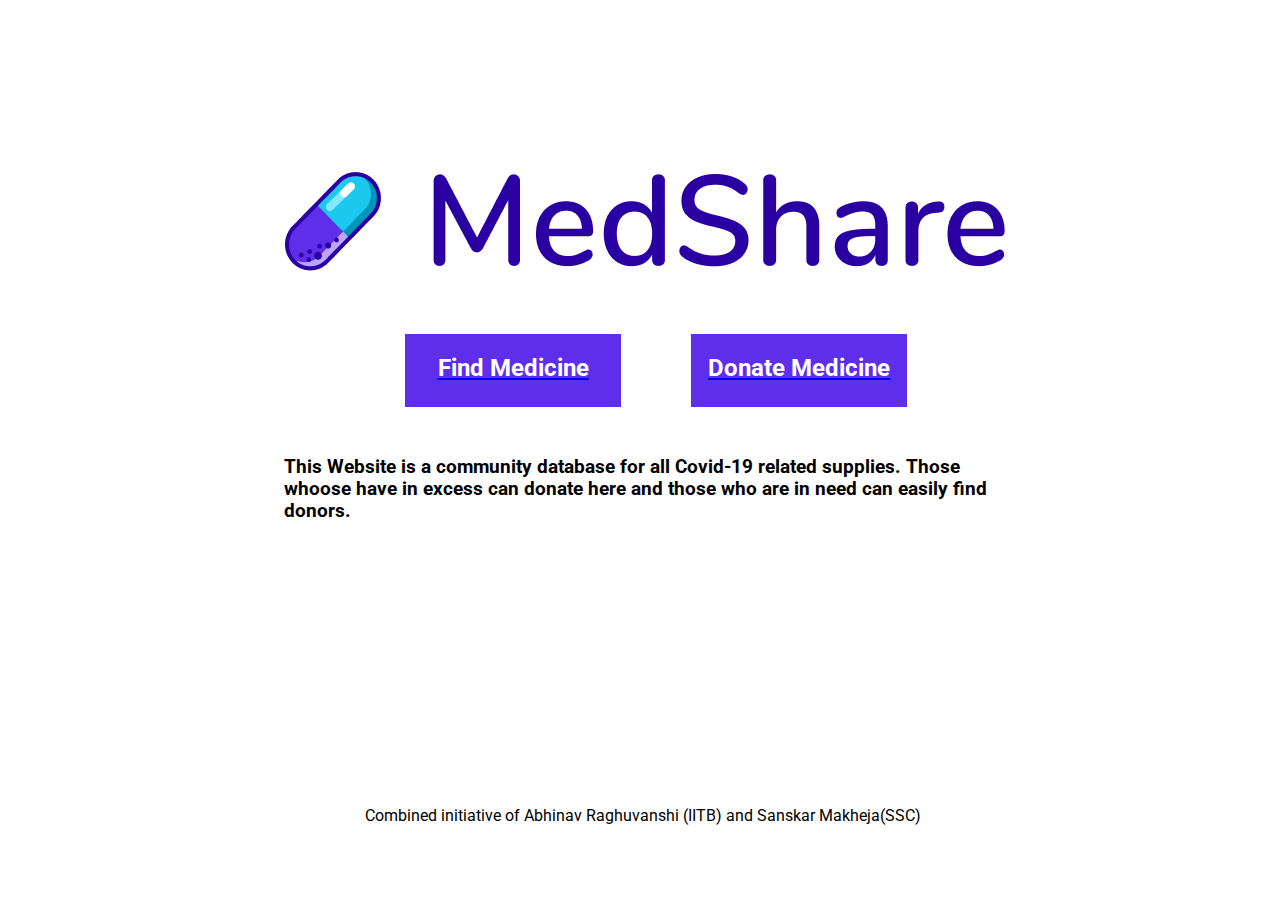
==== index.html @ ed4088e8 "Batch update" ====
<!doctype html><html class="" lang=""><head>
    <meta charset="UTF-8">
    <!-- generator meta tag -->
    <!-- leave this for stats and Silex version check -->
    <meta name="generator" content="Silex v2.2.12">
    <!-- End of generator meta tag -->
    <script type="text/javascript" src="js/jquery.js"></script>
    
    
    <script type="text/javascript" src="js/front-end.js"></script>
    <link rel="stylesheet" href="css/normalize.css">
    <link rel="stylesheet" href="css/front-end.css">

    
    <script type="text/javascript" class="silex-script"></script>
    
    <title> - index</title>
    

    
<link href="https://fonts.googleapis.com/css?family=Roboto" rel="stylesheet" class="silex-custom-font"><meta name="viewport" content="width=device-width, initial-scale=1"><script src="js/script.js" type="text/javascript"></script><link href="css/styles.css" rel="stylesheet" type="text/css"><style>body { opacity: 0; transition: .25s opacity ease; }</style></head>

<body class="body-initial all-style enable-mobile prevent-resizable prevent-selectable editable-style silex-runtime silex-published" data-silex-type="container-element" style="" data-new-gr-c-s-loaded="14.1006.0" data-current-page="page-index">
    









    
    
    
















<section data-silex-type="container-element" class="container-element editable-style silex-id-1478366444112-1 section-element prevent-resizable" style="">
        <div data-silex-type="container-element" class="editable-style silex-element-content silex-id-1478366444112-0 container-element website-width" style=""><div data-silex-type="image-element" class="editable-style image-element silex-id-1618907803319-5 page-page-1 page-index paged-element hide-on-desktop paged-element-visible" style=""><img src="assets/Group%20995.png"></div></div>
    </section><section data-silex-type="container-element" class="container-element editable-style silex-id-1474394621033-3 section-element prevent-resizable" style="">
        <div data-silex-type="container-element" class="editable-style silex-element-content silex-id-1474394621032-2 container-element website-width selected" style=""><a href="find-medicine.html" data-silex-type="text-element" class="editable-style text-element silex-id-1618907889608-6 page-page-1 page-index paged-element paged-element-visible" style=""><div class="silex-element-content normal"><h2><b>Find Medicine</b></h2><span class="_wysihtml-temp-caret-fix" style="position: absolute; display: block; min-width: 1px; z-index: 99999;">﻿</span></div></a><a href="donate-medicine.html" data-silex-type="text-element" class="editable-style text-element silex-id-1618908178440-7 page-page-1 page-index paged-element paged-element-visible" style=""><div class="silex-element-content normal"><h2><b>Donate Medicine</b></h2></div></a><div data-silex-type="image-element" class="editable-style image-element silex-id-1618910316298-0 page-index paged-element hide-on-mobile paged-element-visible" style=""><img src="assets/logi.png"></div><div data-silex-type="text-element" class="editable-style text-element silex-id-1618908223941-8 page-page-1 page-index paged-element paged-element-visible" style=""><div class="silex-element-content normal"><h3>

This Website is a community database for all Covid-19 related supplies. Those whoose have in excess can donate here and those who are in need can easily find donors.

</h3><span class="_wysihtml-temp-caret-fix" style="position: absolute; display: block; min-width: 1px; z-index: 99999;">﻿</span></div></div></div>
    </section><section data-silex-type="container-element" class="container-element editable-style silex-id-1478366450713-3 section-element prevent-resizable" style="">
        <div data-silex-type="container-element" class="editable-style silex-element-content silex-id-1478366450713-2 container-element website-width" style="">

            
        <div data-silex-type="text-element" class="editable-style text-element silex-id-1618908265243-9 page-page-1 page-index paged-element paged-element-visible" style=""><div class="silex-element-content normal"><p>



Combined initiative of Abhinav Raghuvanshi (IITB) and Sanskar Makheja(SSC)



</p></div></div></div>
    </section></body></html>
---- css/front-end.css ----
/**
 * This file holds the styles of websites while editing
 */

body {
  min-height: 100vh;
  min-width: 98vw; /* remove approx size of vertical scroll bar */
}

/* prevent-auto-z-index is to let the components handle their z-index */
.section-element > .silex-element-content > *:not(.prevent-auto-z-index):not(.fixed) {
  /* put the elements of a section on top of sections bellow */
  z-index: 10;
}
/* workaround a bug of the 2.11 version (front end) */
/* sections used to hava margin-top: -1; which can not be edited in the UI */
.editable-style.section-element {
  margin-top: 0;
}
/****************************************************/
.website-width {
  width: 960px;
}
.paged-element-hidden {
  display: none;
}
/* resize */
.editable-style.image-element img {
  border-radius: inherit; /* this is to follow the element's radius */
	width: 100%;
	height: 100%;
}
/*
 .image-element > .silex-element-content {
	overflow: hidden;
}
*/
.html-element .silex-element-content {
  /* enable HTML content to have style="min-height: inherit;" */
  /* removed because it makes components buggy, add it to silex if you need to
  position: absolute;
  min-height: inherit;
  width: 100%; /* needed by slideshow components and probably others */
  /*
  height: 100%; /* needed by slideshow kreview and probably others */
}
/* wysihtml text editor styles */
.wysiwyg-float-left {
  float: left;
  margin: 0 8px 8px 0;
}
.wysiwyg-float-right {
  float: right;
  margin: 0 0 8px 8px;
}
/* Remove dots surrounding links in Firefox
    because of normalize.css */
a:focus{ outline: none;}

body .editable-style[data-silex-href] {
  cursor: pointer;
}
body.enable-mobile .editable-style.hide-on-desktop {
  display: none;
}
/* only outside the editor */
/* needs to be more qualified than body.enable-mobile .editable-style:not(.prevent-mobile-style) */
body.silex-runtime.body-initial .fixed {
  position: absolute;
  z-index: 20;
}
/* Mobile styles */
@media (max-width:480px) {
  /* needs to be more qualified than body.enable-mobile .editable-style:not(.prevent-mobile-style) */
  body.silex-runtime.body-initial .fixed {
    /* on mobile (chrome, this is needed to be on top of other content) */
    position: relative;
  }

  /* hide horizontal scroll bar which appears because of residual values in css
  html {
    overflow-x: hidden;
  }
  */
  body {
    position: initial; /* used to be absolute but now only in editor (editable.css), when position is absolute the body has the size of its content */
  }
  /* mobile mode */
  body.enable-mobile .editable-style:not(.prevent-mobile-style),
  body.enable-mobile .background.background-initial {
    position: static;
    top: auto;
    left: auto;
    max-width: 100%;
    min-width: auto; /* this is to remove sections min-width, since section min-width is set to the witdh of its content in Element::setStyle() */
    margin-left: auto;
    margin-right: auto;
  }
  body.enable-mobile .editable-style.container-element {
    padding: 10px; /* leave space between a container and its content */
  }
  body.enable-mobile .editable-style.section-element {
    padding: 0;
  }
  body.enable-mobile .editable-style.section-element > .silex-element-content {
    padding: 10px 0; /* leave space between a container and its content */
  }
  body.enable-mobile.silex-resizing .editable-style:not(.prevent-mobile-style) {
    max-width: unset; /* while dragging let the user size the elements freely */
  }
  body.enable-mobile .image-element.editable-style:not(.prevent-mobile-style) {
    position: relative;
  }
  body.enable-mobile .editable-style.section-element {
    max-width: 100%; /* section bg should be 100% width because user do not need to grab the side and resize */
    padding: 0;
    margin: 0;
  }
  body.enable-mobile .container-element:not(.paged-element-hidden) {
    display: flex;
    align-items: center;
    justify-content: space-around;
    flex-wrap: wrap;
  }
  /* but still hide paged elements or desktop only elements */
  body.enable-mobile .editable-style.hide-on-mobile {
    display: none;
  }
  body.enable-mobile .editable-style.hide-on-desktop:not(.paged-element-hidden) {
    display: initial;
  }
  body.silex-runtime.enable-mobile .background.background-initial {
    max-width: 100%;
  }
}

/* only outside the editor */
/* needs to be more qualified than body.enable-mobile .editable-style:not(.prevent-mobile-style) */
body.silex-runtime.body-initial .fixed {
  position: absolute;
  z-index: 20;
}
/* Mobile styles */
@media (max-width:480px) {
  /* needs to be more qualified than body.enable-mobile .editable-style:not(.prevent-mobile-style) */
  body.silex-runtime.body-initial .fixed {
    /* on mobile (chrome, this is needed to be on top of other content) */
    position: relative;
  }
}

/**
 * prodotype components
 */
.silex-element-content-full-height .silex-element-content {
  height: 100%;
}
silex-template,
.prodotype-preview {
  display: none;
}
.prodotype-runtime,
.prodotype-runtime-strict {
  display: none;
}
.prodotype-published {
  display: none;
}
body.silex-editor .prodotype-preview {
  display: block;
}
body.silex-runtime .prodotype-runtime,
body.silex-runtime .prodotype-runtime-strict {
  display: block;
}
body.silex-published .prodotype-published {
  display: block;
}
body.silex-publish .prodotype-runtime-strict {
  display: none;
}
.prodotype-force-size {
  position: absolute;
  width: 100%;
  height: 100%;
}
.silex-component-button button {
  width: 100%;
}
/* full-width component*/
div.editable-style.full-width-section {
  min-height: 100px;
}

div.editable-style.full-width-section>.editable-style {
  position: static;
  min-width: 100%;
}

div.editable-style.full-width-section>.editable-style.silex-element-content {
  display: none;
}
---- css/styles.css ----
.body-initial {background-color: rgba(255,255,255,1); position: static;}.silex-id-1478366444112-1 {background-color: transparent; position: static; margin-top: -1px;}.silex-id-1478366444112-0 {background-color: transparent; min-height: 168px; position: relative; margin-left: auto; margin-right: auto;}.silex-id-1474394621033-3 {position: static; margin-top: -1px;}.silex-id-1474394621032-2 {background-color: transparent; min-height: 600px; position: relative; margin-left: auto; margin-right: auto;}.silex-id-1478366450713-3 {background-color: transparent; position: static; margin-top: -1px;}.silex-id-1478366450713-2 {background-color: transparent; min-height: 100px; position: relative; margin-left: auto; margin-right: auto;}.silex-id-1618907803319-5 {width: 473px; height: 65px; position: absolute; top: 30.333337783813477px; left: 339.0000305175781px;}.silex-id-1618907889608-6 {width: 216px; min-height: 73px; position: absolute; top: 166px; left: 365.6672668457031px; background-color: rgba(95,46,234,1);}.silex-id-1618908178440-7 {width: 216px; min-height: 73px; position: absolute; top: 166px; left: 651.6672973632812px; background-color: rgba(95,46,234,1);}.silex-id-1618908223941-8 {width: 732px; min-height: 105px; position: absolute; top: 269px; left: 244.66726684570312px;}.silex-id-1618908265243-9 {width: 640px; min-height: 88px; position: absolute; top: 21.97918701171875px; left: 283px;}.silex-id-1618908497702-10 {width: 298px; height: 40px; position: absolute; top: 54.895835876464844px; left: 35.64585876464844px;}.silex-id-1618908529108-11 {width: 564px; min-height: 181px; position: absolute; top: 10px; left: 35.33332824707031px;}.silex-id-1618908741713-12 {width: 216px; min-height: 73px; position: absolute; top: 41.3125px; left: 945px; background-color: rgba(95,46,234,1);}.silex-id-1618908774577-14 {width: 1151px; min-height: 1446px; background-color: rgb(255, 255, 255); position: absolute; top: 111px; left: 22px;}.silex-id-1618909107806-23 {width: 298px; height: 40px; position: absolute; top: 59.666664123535156px; left: 23.666656494140625px;}.silex-id-1618909107806-24 {width: 404px; min-height: 75px; position: absolute; top: 41px; left: 757px; background-color: rgba(95,46,234,1);}.silex-id-1618909265559-27 {width: 1204px; min-height: 635.3333129882812px; background-color: rgb(255, 255, 255); position: absolute; top: -4px; left: -1px;}.silex-id-1618909391760-28 {width: 298px; height: 40px; position: absolute; top: 54.33333206176758px; left: 42.666656494140625px;}.silex-id-1618909435217-30 {width: 1199px; min-height: 574.875px; background-color: rgb(255, 255, 255); position: absolute; top: -1px; left: -1px;}.silex-id-1618909489594-31 {width: 298px; height: 40px; position: absolute; top: 58.64583206176758px; left: 41.979156494140625px;}.silex-id-1618909489595-32 {width: 564px; min-height: 87px; position: absolute; top: 36px; left: 568px;}.silex-id-1618909525147-35 {width: 1133px; min-height: 1446px; background-color: rgb(255, 255, 255); position: absolute; top: -1px; left: 33px;}.silex-id-1618910316298-0 {width: 720px; height: 99px; position: absolute; top: 4.000020384788513px; left: 245.00015258789062px;}@media only screen and (max-width: 480px) {.silex-id-1618907803319-5 {height: 44px; top: -59px; left: 1px; width: 331px;}.silex-id-1618907889608-6 {min-height: 73px; top: -351px; left: -149px; width: 216px;}.silex-id-1618908178440-7 {min-height: 73px; top: -350px; left: 143.33333337306976px; width: 216px;}.silex-id-1618908223941-8 {min-height: 128px; top: -122px; left: 5px; width: 389px;}.silex-id-1618908265243-9 {min-height: 69.33333587646484px; top: 0px; left: 0px; width: 433px;}.silex-id-1618908497702-10 {height: 25px; top: 7px; left: -280px; width: 191px;}.silex-id-1618908529108-11 {min-height: 160px; top: -1490.3333740234375px; left: 3px; width: 418px;}.silex-id-1618908741713-12 {min-height: 73px; top: 10px; left: 236.33333337306976px; width: 216px;}.silex-id-1618909107806-23 {height: 25.625px; top: 0px; left: 0px; width: 191px;}.silex-id-1618909107806-24 {min-height: 73px; top: 38px; left: 0px; width: 216px;}.silex-id-1618909391760-28 {height: 25.625px; top: 0px; left: 0px; width: 191px;}.silex-id-1618909489594-31 {height: 25px; top: 7px; left: -280px; width: 191px;}.silex-id-1618909489595-32 {min-height: 107.41667175292969px; top: 0px; left: 0px; width: 418px;}}
.website-width {width: 1201px;}@media (min-width: 481px) {.silex-editor {min-width: 1401px;}}
h1 {font-family: 'Roboto', sans-serif; font-weight: normal; color: #ffffff;}h2 {color: #ffffff;}h3 {text-align: left;}.text-element > .silex-element-content {font-family: 'Roboto', sans-serif; font-weight: 400; color: ffffff; text-align: center;}body.silex-runtime {opacity: 1;}
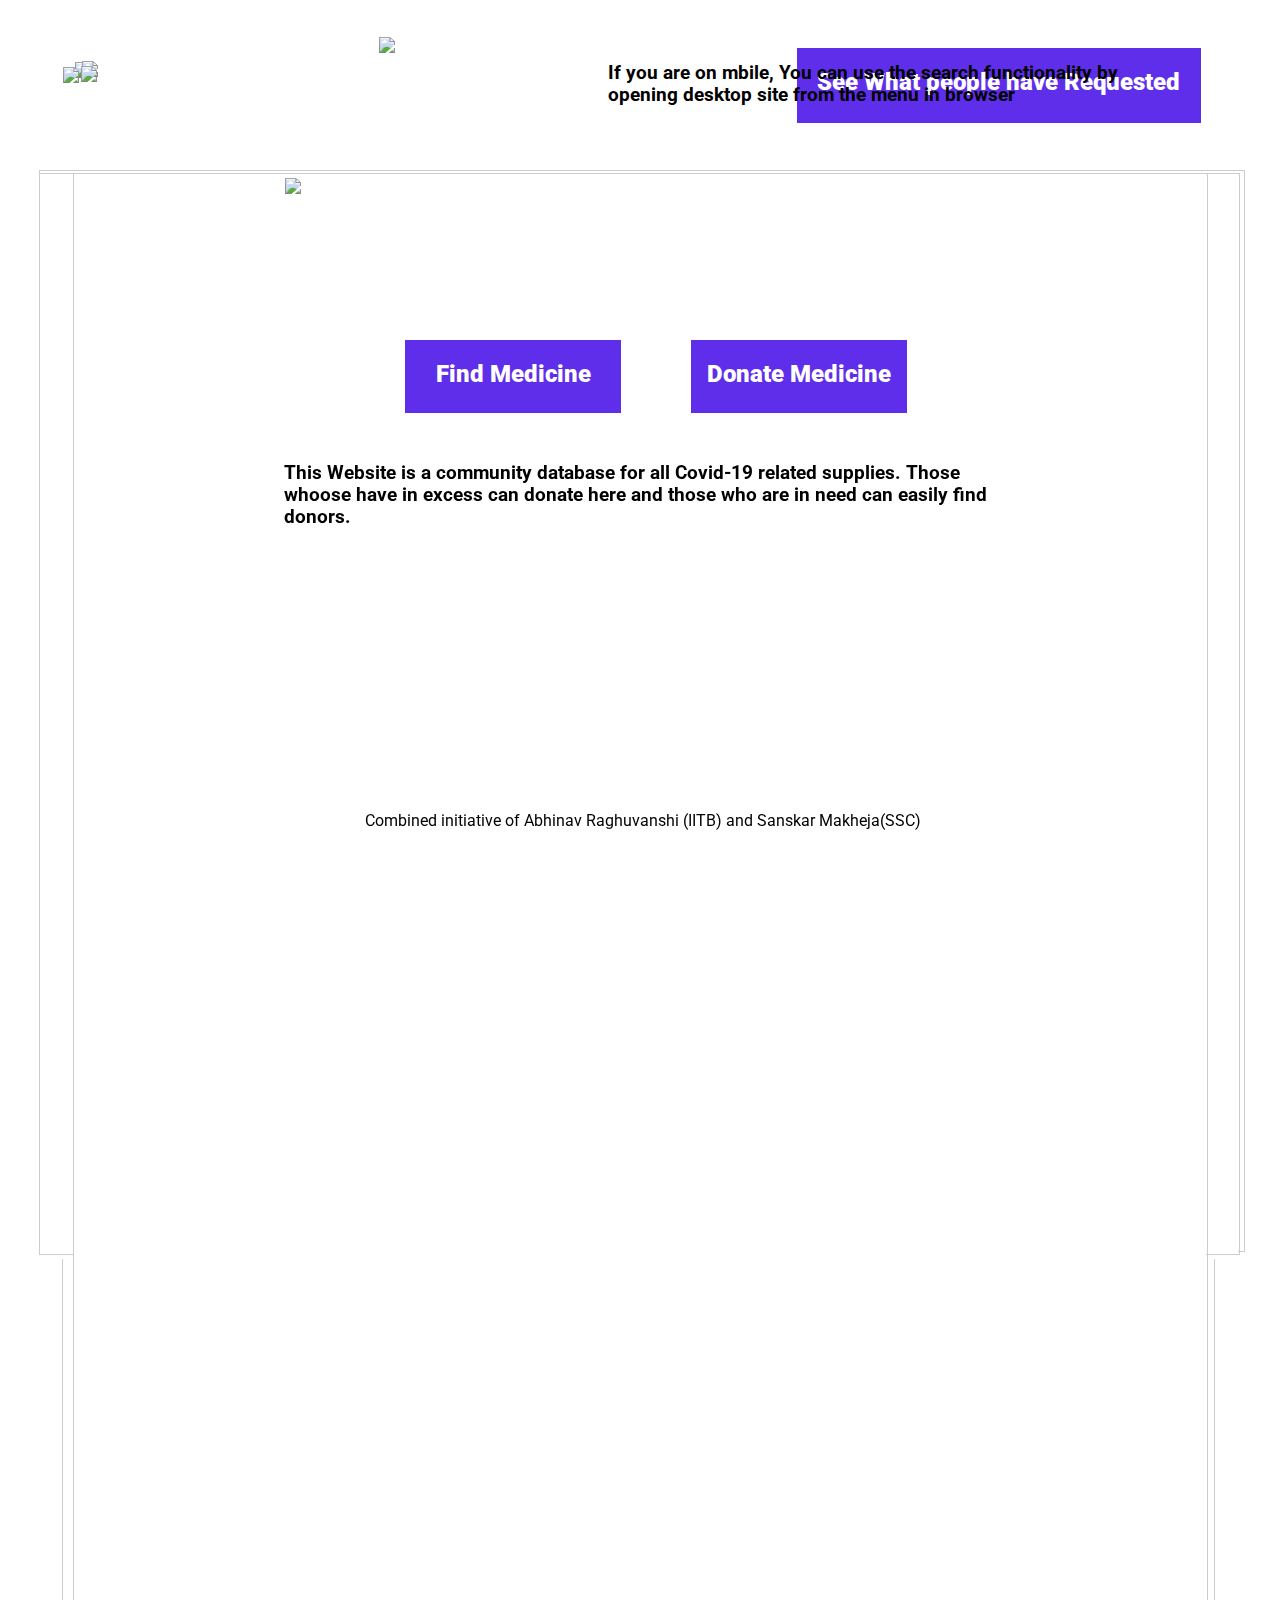
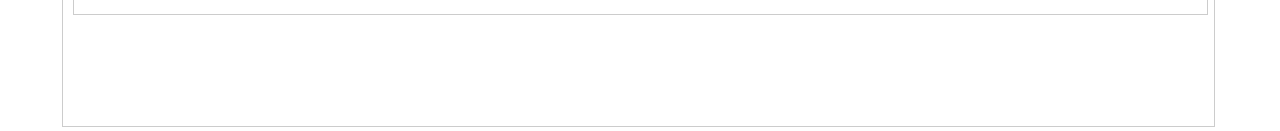
==== commit 8eb11be6: "Batch update" ====
--- a/index.html
+++ b/index.html
@@ -1,26 +1,28 @@
-<!doctype html><html class="" lang=""><head>
+<!DOCTYPE html><html class="" lang=""><head><script type="text/javascript" class="silex-json-styles" data-silex-static="">
+    window.silex = window.silex || {}
+    window.silex.data = {"site":{"width":1201},"pages":[{"id":"page-index","displayName":"index","link":{"linkType":"LinkTypePage","href":"#!page-index"},"canDelete":true,"canProperties":true,"canMove":true,"canRename":true,"opened":false},{"id":"page-find-medicine","displayName":"Find Medicine","link":{"linkType":"LinkTypePage","href":"#!page-find-medicine"},"canDelete":true,"canRename":true,"canMove":true,"canProperties":true,"opened":false},{"id":"page-donate-medicine","displayName":"Donate Medicine","link":{"linkType":"LinkTypePage","href":"#!page-donate-medicine"},"canDelete":true,"canRename":true,"canMove":true,"canProperties":true,"opened":false},{"id":"page-request-fom","displayName":"Request Fom","link":{"linkType":"LinkTypePage","href":"#!page-request-fom"},"canDelete":true,"canRename":true,"canMove":true,"canProperties":true,"opened":false},{"id":"page-request-list","displayName":"Request List","link":{"linkType":"LinkTypePage","href":"#!page-request-list"},"canDelete":true,"canRename":true,"canMove":true,"canProperties":true,"opened":false}]}</script>
     <meta charset="UTF-8">
     <!-- generator meta tag -->
     <!-- leave this for stats and Silex version check -->
     <meta name="generator" content="Silex v2.2.12">
     <!-- End of generator meta tag -->
-    <script type="text/javascript" src="js/jquery.js"></script>
-    
-    
-    <script type="text/javascript" src="js/front-end.js"></script>
-    <link rel="stylesheet" href="css/normalize.css">
-    <link rel="stylesheet" href="css/front-end.css">
+    <script type="text/javascript" src="https://editor.silex.me/static/2.11/jquery.js" data-silex-static=""></script>
+    <script type="text/javascript" src="https://editor.silex.me/static/2.11/jquery-ui.js" data-silex-static="" data-silex-remove-publish=""></script>
+    <script type="text/javascript" src="https://editor.silex.me/static/2.11/pageable.js" data-silex-static="" data-silex-remove-publish=""></script>
+    <script type="text/javascript" src="https://editor.silex.me/static/2.11/front-end.js" data-silex-static=""></script>
+    <link rel="stylesheet" href="https://editor.silex.me/static/2.11/normalize.css" data-silex-static="">
+    <link rel="stylesheet" href="https://editor.silex.me/static/2.11/front-end.css" data-silex-static="">
 
-    
+    <style type="text/css" class="silex-style"></style>
     <script type="text/javascript" class="silex-script"></script>
-    
-    <title> - index</title>
+    <style class="silex-inline-styles" type="text/css">.body-initial {background-color: rgba(255,255,255,1); position: static;}.silex-id-1478366444112-1 {background-color: transparent; position: static; margin-top: -1px;}.silex-id-1478366444112-0 {background-color: transparent; min-height: 168px; position: relative; margin-left: auto; margin-right: auto;}.silex-id-1474394621033-3 {position: static; margin-top: -1px;}.silex-id-1474394621032-2 {background-color: transparent; min-height: 600px; position: relative; margin-left: auto; margin-right: auto;}.silex-id-1478366450713-3 {background-color: transparent; position: static; margin-top: -1px;}.silex-id-1478366450713-2 {background-color: transparent; min-height: 100px; position: relative; margin-left: auto; margin-right: auto;}.silex-id-1618907803319-5 {width: 473px; height: 65px; position: absolute; top: 30.333337783813477px; left: 339.0000305175781px;}.silex-id-1618907889608-6 {width: 216px; min-height: 73px; position: absolute; top: 166px; left: 365.6672668457031px; background-color: rgba(95,46,234,1);}.silex-id-1618908178440-7 {width: 216px; min-height: 73px; position: absolute; top: 166px; left: 651.6672973632812px; background-color: rgba(95,46,234,1);}.silex-id-1618908223941-8 {width: 732px; min-height: 105px; position: absolute; top: 269px; left: 244.66726684570312px;}.silex-id-1618908265243-9 {width: 640px; min-height: 88px; position: absolute; top: 21.97918701171875px; left: 283px;}.silex-id-1618908497702-10 {width: 298px; height: 40px; position: absolute; top: 54.895835876464844px; left: 35.64585876464844px;}.silex-id-1618908529108-11 {width: 564px; min-height: 181px; position: absolute; top: 10px; left: 35.33332824707031px;}.silex-id-1618908741713-12 {width: 216px; min-height: 73px; position: absolute; top: 41.3125px; left: 945px; background-color: rgba(95,46,234,1);}.silex-id-1618908774577-14 {width: 1151px; min-height: 1446px; background-color: rgb(255, 255, 255); position: absolute; top: 111px; left: 22px;}.silex-id-1618909107806-23 {width: 298px; height: 40px; position: absolute; top: 59.666664123535156px; left: 23.666656494140625px;}.silex-id-1618909107806-24 {width: 404px; min-height: 75px; position: absolute; top: 41px; left: 757px; background-color: rgba(95,46,234,1);}.silex-id-1618909265559-27 {width: 1204px; min-height: 635.3333129882812px; background-color: rgb(255, 255, 255); position: absolute; top: -4px; left: -1px;}.silex-id-1618909391760-28 {width: 298px; height: 40px; position: absolute; top: 54.33333206176758px; left: 42.666656494140625px;}.silex-id-1618909435217-30 {width: 1199px; min-height: 574.875px; background-color: rgb(255, 255, 255); position: absolute; top: -1px; left: -1px;}.silex-id-1618909489594-31 {width: 298px; height: 40px; position: absolute; top: 58.64583206176758px; left: 41.979156494140625px;}.silex-id-1618909489595-32 {width: 564px; min-height: 87px; position: absolute; top: 36px; left: 568px;}.silex-id-1618909525147-35 {width: 1133px; min-height: 1446px; background-color: rgb(255, 255, 255); position: absolute; top: -1px; left: 33px;}.silex-id-1618910316298-0 {width: 720px; height: 99px; position: absolute; top: 4.000020384788513px; left: 245.00015258789062px;}@media only screen and (max-width: 480px) {.silex-id-1618907803319-5 {height: 44px; top: -59px; left: 1px; width: 331px;}.silex-id-1618907889608-6 {min-height: 73px; top: -351px; left: -149px; width: 216px;}.silex-id-1618908178440-7 {min-height: 73px; top: -350px; left: 143.33333337306976px; width: 216px;}.silex-id-1618908223941-8 {min-height: 128px; top: -122px; left: 5px; width: 389px;}.silex-id-1618908265243-9 {min-height: 69.33333587646484px; top: 0px; left: 0px; width: 433px;}.silex-id-1618908497702-10 {height: 25px; top: 7px; left: -280px; width: 191px;}.silex-id-1618908529108-11 {min-height: 119px; top: -1508.6666259765625px; left: 18px; width: 418px;}.silex-id-1618908741713-12 {min-height: 73px; top: 10px; left: 236.33333337306976px; width: 216px;}.silex-id-1618909107806-23 {height: 25.625px; top: 0px; left: 0px; width: 191px;}.silex-id-1618909107806-24 {min-height: 73px; top: 38px; left: 0px; width: 216px;}.silex-id-1618909391760-28 {height: 25.625px; top: 0px; left: 0px; width: 191px;}.silex-id-1618909489594-31 {height: 25px; top: 7px; left: -280px; width: 191px;}.silex-id-1618909489595-32 {min-height: 107.41667175292969px; top: 0px; left: 0px; width: 418px;}}</style>
+    <title></title>
     
 
     
-<link href="https://fonts.googleapis.com/css?family=Roboto" rel="stylesheet" class="silex-custom-font"><meta name="viewport" content="width=device-width, initial-scale=1"><script src="js/script.js" type="text/javascript"></script><link href="css/styles.css" rel="stylesheet" type="text/css"><style>body { opacity: 0; transition: .25s opacity ease; }</style></head>
+<link href="https://fonts.googleapis.com/css?family=Roboto" rel="stylesheet" class="silex-custom-font"><meta name="viewport" content="width=device-width, initial-scale=1"><style type="text/css" class="silex-style-settings">.website-width {width: 1201px;}@media (min-width: 481px) {.silex-editor {min-width: 1401px;}}</style><style class="silex-prodotype-style" type="text/css" data-style-id="all-style">h1 {font-family: 'Roboto', sans-serif; font-weight: normal; color: #ffffff;}h2 {color: #ffffff;}h3 {text-align: left;}.text-element > .silex-element-content {font-family: 'Roboto', sans-serif; font-weight: 400; color: ffffff; text-align: center;}</style></head>
 
-<body class="body-initial all-style enable-mobile prevent-resizable prevent-selectable editable-style silex-runtime silex-published" data-silex-type="container-element" style="" data-new-gr-c-s-loaded="14.1006.0" data-current-page="page-index">
+<body data-silex-id="body-initial" class="body-initial all-style enable-mobile prevent-resizable prevent-selectable editable-style silex-runtime" data-silex-type="container-element" style="" data-new-gr-c-s-loaded="14.1006.0">
     
 
 
@@ -50,19 +52,19 @@
 
 
 
-<section data-silex-type="container-element" class="container-element editable-style silex-id-1478366444112-1 section-element prevent-resizable" style="">
-        <div data-silex-type="container-element" class="editable-style silex-element-content silex-id-1478366444112-0 container-element website-width" style=""><div data-silex-type="image-element" class="editable-style image-element silex-id-1618907803319-5 page-page-1 page-index paged-element hide-on-desktop paged-element-visible" style=""><img src="assets/Group%20995.png"></div></div>
-    </section><section data-silex-type="container-element" class="container-element editable-style silex-id-1474394621033-3 section-element prevent-resizable" style="">
-        <div data-silex-type="container-element" class="editable-style silex-element-content silex-id-1474394621032-2 container-element website-width selected" style=""><a href="find-medicine.html" data-silex-type="text-element" class="editable-style text-element silex-id-1618907889608-6 page-page-1 page-index paged-element paged-element-visible" style=""><div class="silex-element-content normal"><h2><b>Find Medicine</b></h2><span class="_wysihtml-temp-caret-fix" style="position: absolute; display: block; min-width: 1px; z-index: 99999;">﻿</span></div></a><a href="donate-medicine.html" data-silex-type="text-element" class="editable-style text-element silex-id-1618908178440-7 page-page-1 page-index paged-element paged-element-visible" style=""><div class="silex-element-content normal"><h2><b>Donate Medicine</b></h2></div></a><div data-silex-type="image-element" class="editable-style image-element silex-id-1618910316298-0 page-index paged-element hide-on-mobile paged-element-visible" style=""><img src="assets/logi.png"></div><div data-silex-type="text-element" class="editable-style text-element silex-id-1618908223941-8 page-page-1 page-index paged-element paged-element-visible" style=""><div class="silex-element-content normal"><h3>
+<section data-silex-type="container-element" class="container-element editable-style silex-id-1478366444112-1 section-element prevent-resizable" data-silex-id="silex-id-1478366444112-1" style="">
+        <div data-silex-type="container-element" class="editable-style silex-element-content silex-id-1478366444112-0 container-element website-width" data-silex-id="silex-id-1478366444112-0" style=""><div data-silex-type="image-element" class="editable-style image-element silex-id-1618907803319-5 page-page-1 page-index paged-element hide-on-desktop" data-silex-id="silex-id-1618907803319-5" style=""><img src="../Images/Group%20995.png"></div><div data-silex-type="image-element" class="editable-style image-element silex-id-1618908497702-10 page-find-medicine paged-element" data-silex-id="silex-id-1618908497702-10" style="" data-silex-href="#!page-index"><img src="../Images/Group%20995.png"></div><div data-silex-type="text-element" class="editable-style text-element silex-id-1618908741713-12 page-find-medicine paged-element" data-silex-id="silex-id-1618908741713-12" style="" data-silex-href="#!page-request-fom"><div class="silex-element-content normal"><h2><b>Request medicine</b></h2></div></div><div data-silex-type="image-element" class="editable-style image-element silex-id-1618909107806-23 page-donate-medicine paged-element" data-silex-id="silex-id-1618909107806-23" style="" data-silex-href="#!page-index"><img src="../Images/Group%20995.png"></div><div data-silex-type="text-element" class="editable-style text-element silex-id-1618909107806-24 page-donate-medicine paged-element" data-silex-id="silex-id-1618909107806-24" style="" data-silex-href="#!page-request-list"><div class="silex-element-content normal"><h2><b>See What people have Requested</b></h2></div></div><div data-silex-type="image-element" class="editable-style image-element silex-id-1618909391760-28 page-request-fom paged-element" data-silex-id="silex-id-1618909391760-28" style="" data-silex-href="#!page-index"><img src="../Images/Group%20995.png"></div><div data-silex-type="text-element" class="editable-style text-element silex-id-1618909489595-32 page-request-list paged-element" data-silex-id="silex-id-1618909489595-32" style=""><div class="silex-element-content normal"> <h3>If you are on mbile, You can use the search functionality by opening desktop site from the menu in browser</h3></div></div><div data-silex-type="image-element" class="editable-style image-element silex-id-1618909489594-31 page-request-list paged-element" data-silex-id="silex-id-1618909489594-31" style="" data-silex-href="#!page-index"><img src="../Images/Group%20995.png"></div></div>
+    </section><section data-silex-type="container-element" class="container-element editable-style silex-id-1474394621033-3 section-element prevent-resizable" data-silex-id="silex-id-1474394621033-3" style="">
+        <div data-silex-type="container-element" class="editable-style silex-element-content silex-id-1474394621032-2 container-element website-width selected" data-silex-id="silex-id-1474394621032-2" style=""><div data-silex-type="text-element" class="editable-style text-element silex-id-1618908529108-11 page-find-medicine paged-element" data-silex-id="silex-id-1618908529108-11" style=""><div class="silex-element-content normal"> <h3>If you are on mobile, You can use the search functionality by opening desktop site from the menu in browser</h3></div></div><div data-silex-type="html-element" class="editable-style html-element silex-id-1618908774577-14 page-find-medicine paged-element" data-silex-id="silex-id-1618908774577-14" style=""><div class="silex-element-content"><iframe class="airtable-embed" src="https://airtable.com/embed/shrcwLIbrCVjjUBbn?backgroundColor=yellow&amp;viewControls=on" frameborder="0" onmousewheel="" width="100%" height="1440" style="background: transparent; border: 1px solid #ccc;"></iframe></div></div><div data-silex-type="html-element" class="editable-style html-element silex-id-1618909265559-27 page-donate-medicine paged-element" data-silex-id="silex-id-1618909265559-27" style=""><div class="silex-element-content"><iframe class="airtable-embed" src="https://airtable.com/embed/shrjKzO4qkUKfDqU2?backgroundColor=yellow" frameborder="0" onmousewheel="" width="100%" height="1080" style="background: transparent; border: 1px solid #ccc;"></iframe></div></div><div data-silex-type="html-element" class="editable-style html-element silex-id-1618909435217-30 page-request-fom paged-element" data-silex-id="silex-id-1618909435217-30" style=""><div class="silex-element-content"><iframe class="airtable-embed" src="https://airtable.com/embed/shrWrwLbZBvfNLIHV?backgroundColor=yellow" frameborder="0" onmousewheel="" width="100%" height="1080" style="background: transparent; border: 1px solid #ccc;"></iframe></div></div><div data-silex-type="html-element" class="editable-style html-element silex-id-1618909525147-35 page-request-list paged-element" data-silex-id="silex-id-1618909525147-35" style=""><div class="silex-element-content"><iframe class="airtable-embed" src="https://airtable.com/embed/shrw28VtHuksKtdrs?backgroundColor=yellow&amp;viewControls=on" frameborder="0" onmousewheel="" width="100%" height="1440" style="background: transparent; border: 1px solid #ccc;"></iframe></div></div><div data-silex-type="text-element" class="editable-style text-element silex-id-1618907889608-6 page-page-1 page-index paged-element page-link-active" data-silex-id="silex-id-1618907889608-6" style="" data-silex-href="#!page-find-medicine"><div class="silex-element-content normal"><h2><b>Find Medicine</b></h2><span class="_wysihtml-temp-caret-fix" style="position: absolute; display: block; min-width: 1px; z-index: 99999;">﻿</span></div></div><div data-silex-type="text-element" class="editable-style text-element silex-id-1618908178440-7 page-page-1 page-index paged-element" data-silex-id="silex-id-1618908178440-7" style="" data-silex-href="#!page-donate-medicine"><div class="silex-element-content normal"><h2><b>Donate Medicine</b></h2></div></div><div data-silex-type="image-element" class="editable-style image-element silex-id-1618910316298-0 page-index paged-element hide-on-mobile" data-silex-id="silex-id-1618910316298-0" style=""><img src="../Images/logi.png"></div><div data-silex-type="text-element" class="editable-style text-element silex-id-1618908223941-8 page-page-1 page-index paged-element" data-silex-id="silex-id-1618908223941-8" style=""><div class="silex-element-content normal"><h3>
 
 This Website is a community database for all Covid-19 related supplies. Those whoose have in excess can donate here and those who are in need can easily find donors.
 
 </h3><span class="_wysihtml-temp-caret-fix" style="position: absolute; display: block; min-width: 1px; z-index: 99999;">﻿</span></div></div></div>
-    </section><section data-silex-type="container-element" class="container-element editable-style silex-id-1478366450713-3 section-element prevent-resizable" style="">
-        <div data-silex-type="container-element" class="editable-style silex-element-content silex-id-1478366450713-2 container-element website-width" style="">
+    </section><section data-silex-type="container-element" class="container-element editable-style silex-id-1478366450713-3 section-element prevent-resizable" data-silex-id="silex-id-1478366450713-3" style="">
+        <div data-silex-type="container-element" class="editable-style silex-element-content silex-id-1478366450713-2 container-element website-width" data-silex-id="silex-id-1478366450713-2" style="">
 
             
-        <div data-silex-type="text-element" class="editable-style text-element silex-id-1618908265243-9 page-page-1 page-index paged-element paged-element-visible" style=""><div class="silex-element-content normal"><p>
+        <div data-silex-type="text-element" class="editable-style text-element silex-id-1618908265243-9 page-page-1 page-index paged-element" data-silex-id="silex-id-1618908265243-9" style=""><div class="silex-element-content normal"><p>
 
 
 
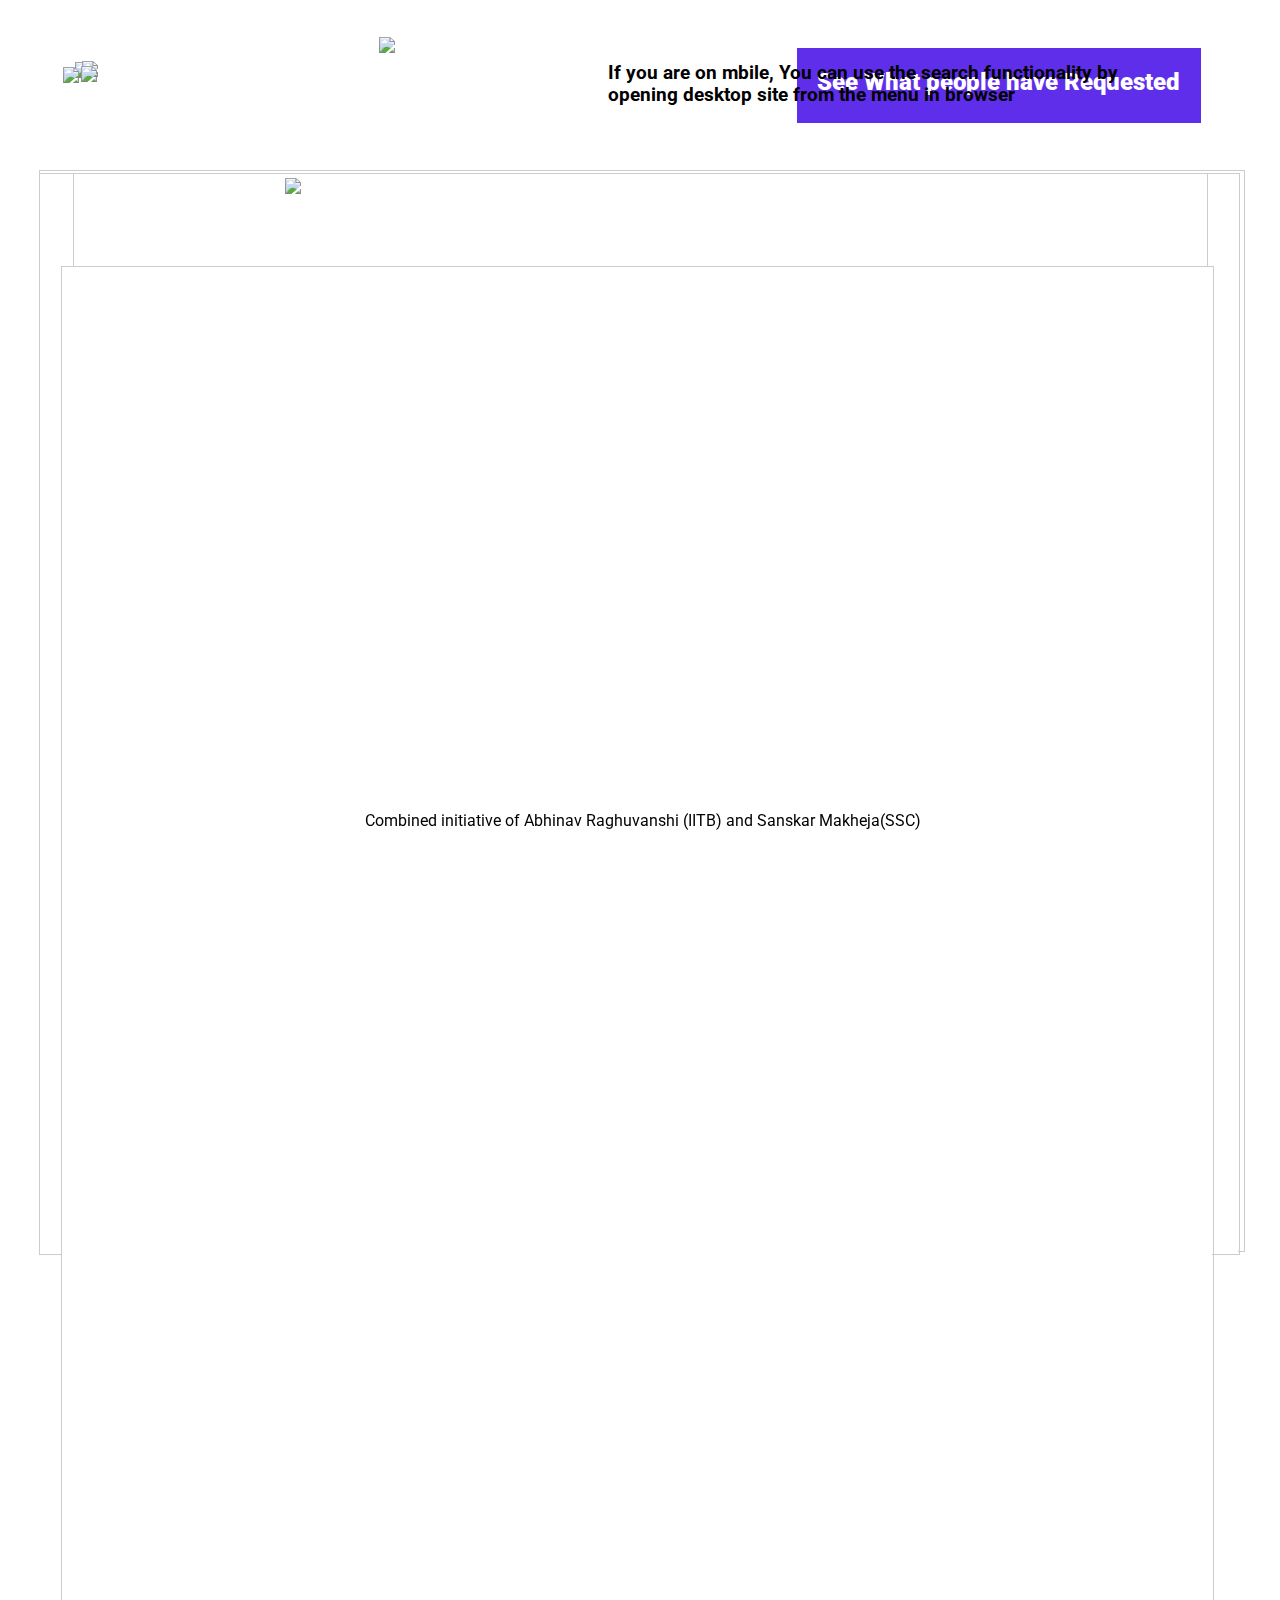
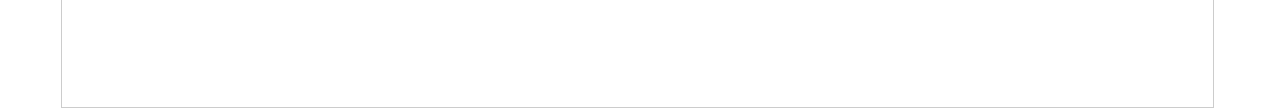
==== commit 19317d8f: "Batch update" ====
--- a/index.html
+++ b/index.html
@@ -15,7 +15,7 @@
 
     <style type="text/css" class="silex-style"></style>
     <script type="text/javascript" class="silex-script"></script>
-    <style class="silex-inline-styles" type="text/css">.body-initial {background-color: rgba(255,255,255,1); position: static;}.silex-id-1478366444112-1 {background-color: transparent; position: static; margin-top: -1px;}.silex-id-1478366444112-0 {background-color: transparent; min-height: 168px; position: relative; margin-left: auto; margin-right: auto;}.silex-id-1474394621033-3 {position: static; margin-top: -1px;}.silex-id-1474394621032-2 {background-color: transparent; min-height: 600px; position: relative; margin-left: auto; margin-right: auto;}.silex-id-1478366450713-3 {background-color: transparent; position: static; margin-top: -1px;}.silex-id-1478366450713-2 {background-color: transparent; min-height: 100px; position: relative; margin-left: auto; margin-right: auto;}.silex-id-1618907803319-5 {width: 473px; height: 65px; position: absolute; top: 30.333337783813477px; left: 339.0000305175781px;}.silex-id-1618907889608-6 {width: 216px; min-height: 73px; position: absolute; top: 166px; left: 365.6672668457031px; background-color: rgba(95,46,234,1);}.silex-id-1618908178440-7 {width: 216px; min-height: 73px; position: absolute; top: 166px; left: 651.6672973632812px; background-color: rgba(95,46,234,1);}.silex-id-1618908223941-8 {width: 732px; min-height: 105px; position: absolute; top: 269px; left: 244.66726684570312px;}.silex-id-1618908265243-9 {width: 640px; min-height: 88px; position: absolute; top: 21.97918701171875px; left: 283px;}.silex-id-1618908497702-10 {width: 298px; height: 40px; position: absolute; top: 54.895835876464844px; left: 35.64585876464844px;}.silex-id-1618908529108-11 {width: 564px; min-height: 181px; position: absolute; top: 10px; left: 35.33332824707031px;}.silex-id-1618908741713-12 {width: 216px; min-height: 73px; position: absolute; top: 41.3125px; left: 945px; background-color: rgba(95,46,234,1);}.silex-id-1618908774577-14 {width: 1151px; min-height: 1446px; background-color: rgb(255, 255, 255); position: absolute; top: 111px; left: 22px;}.silex-id-1618909107806-23 {width: 298px; height: 40px; position: absolute; top: 59.666664123535156px; left: 23.666656494140625px;}.silex-id-1618909107806-24 {width: 404px; min-height: 75px; position: absolute; top: 41px; left: 757px; background-color: rgba(95,46,234,1);}.silex-id-1618909265559-27 {width: 1204px; min-height: 635.3333129882812px; background-color: rgb(255, 255, 255); position: absolute; top: -4px; left: -1px;}.silex-id-1618909391760-28 {width: 298px; height: 40px; position: absolute; top: 54.33333206176758px; left: 42.666656494140625px;}.silex-id-1618909435217-30 {width: 1199px; min-height: 574.875px; background-color: rgb(255, 255, 255); position: absolute; top: -1px; left: -1px;}.silex-id-1618909489594-31 {width: 298px; height: 40px; position: absolute; top: 58.64583206176758px; left: 41.979156494140625px;}.silex-id-1618909489595-32 {width: 564px; min-height: 87px; position: absolute; top: 36px; left: 568px;}.silex-id-1618909525147-35 {width: 1133px; min-height: 1446px; background-color: rgb(255, 255, 255); position: absolute; top: -1px; left: 33px;}.silex-id-1618910316298-0 {width: 720px; height: 99px; position: absolute; top: 4.000020384788513px; left: 245.00015258789062px;}@media only screen and (max-width: 480px) {.silex-id-1618907803319-5 {height: 44px; top: -59px; left: 1px; width: 331px;}.silex-id-1618907889608-6 {min-height: 73px; top: -351px; left: -149px; width: 216px;}.silex-id-1618908178440-7 {min-height: 73px; top: -350px; left: 143.33333337306976px; width: 216px;}.silex-id-1618908223941-8 {min-height: 128px; top: -122px; left: 5px; width: 389px;}.silex-id-1618908265243-9 {min-height: 69.33333587646484px; top: 0px; left: 0px; width: 433px;}.silex-id-1618908497702-10 {height: 25px; top: 7px; left: -280px; width: 191px;}.silex-id-1618908529108-11 {min-height: 119px; top: -1508.6666259765625px; left: 18px; width: 418px;}.silex-id-1618908741713-12 {min-height: 73px; top: 10px; left: 236.33333337306976px; width: 216px;}.silex-id-1618909107806-23 {height: 25.625px; top: 0px; left: 0px; width: 191px;}.silex-id-1618909107806-24 {min-height: 73px; top: 38px; left: 0px; width: 216px;}.silex-id-1618909391760-28 {height: 25.625px; top: 0px; left: 0px; width: 191px;}.silex-id-1618909489594-31 {height: 25px; top: 7px; left: -280px; width: 191px;}.silex-id-1618909489595-32 {min-height: 107.41667175292969px; top: 0px; left: 0px; width: 418px;}}</style>
+    <style class="silex-inline-styles" type="text/css">.body-initial {background-color: rgba(255,255,255,1); position: static;}.silex-id-1478366444112-1 {background-color: transparent; position: static; margin-top: -1px;}.silex-id-1478366444112-0 {background-color: transparent; min-height: 168px; position: relative; margin-left: auto; margin-right: auto;}.silex-id-1474394621033-3 {position: static; margin-top: -1px;}.silex-id-1474394621032-2 {background-color: transparent; min-height: 600px; position: relative; margin-left: auto; margin-right: auto;}.silex-id-1478366450713-3 {background-color: transparent; position: static; margin-top: -1px;}.silex-id-1478366450713-2 {background-color: transparent; min-height: 100px; position: relative; margin-left: auto; margin-right: auto;}.silex-id-1618907803319-5 {width: 473px; height: 65px; position: absolute; top: 30.333337783813477px; left: 339.0000305175781px;}.silex-id-1618907889608-6 {width: 216px; min-height: 73px; position: absolute; top: 166px; left: 365.6672668457031px; background-color: rgba(95,46,234,1);}.silex-id-1618908178440-7 {width: 216px; min-height: 73px; position: absolute; top: 166px; left: 651.6672973632812px; background-color: rgba(95,46,234,1);}.silex-id-1618908223941-8 {width: 732px; min-height: 105px; position: absolute; top: 269px; left: 244.66726684570312px;}.silex-id-1618908265243-9 {width: 640px; min-height: 88px; position: absolute; top: 21.97918701171875px; left: 283px;}.silex-id-1618908497702-10 {width: 298px; height: 40px; position: absolute; top: 54.895835876464844px; left: 35.64585876464844px;}.silex-id-1618908529108-11 {width: 564px; min-height: 82.75px; position: absolute; top: 10px; left: 35px;}.silex-id-1618908741713-12 {width: 216px; min-height: 73px; position: absolute; top: 41.3125px; left: 945px; background-color: rgba(95,46,234,1);}.silex-id-1618908774577-14 {width: 1151px; min-height: 1446px; background-color: rgb(255, 255, 255); position: absolute; top: 92.25px; left: 21px;}.silex-id-1618909107806-23 {width: 298px; height: 40px; position: absolute; top: 59.666664123535156px; left: 23.666656494140625px;}.silex-id-1618909107806-24 {width: 404px; min-height: 75px; position: absolute; top: 41px; left: 757px; background-color: rgba(95,46,234,1);}.silex-id-1618909265559-27 {width: 1204px; min-height: 635.3333129882812px; background-color: rgb(255, 255, 255); position: absolute; top: -4px; left: -1px;}.silex-id-1618909391760-28 {width: 298px; height: 40px; position: absolute; top: 54.33333206176758px; left: 42.666656494140625px;}.silex-id-1618909435217-30 {width: 1199px; min-height: 574.875px; background-color: rgb(255, 255, 255); position: absolute; top: -1px; left: -1px;}.silex-id-1618909489594-31 {width: 298px; height: 40px; position: absolute; top: 58.64583206176758px; left: 41.979156494140625px;}.silex-id-1618909489595-32 {width: 564px; min-height: 87px; position: absolute; top: 36px; left: 568px;}.silex-id-1618909525147-35 {width: 1133px; min-height: 1446px; background-color: rgb(255, 255, 255); position: absolute; top: -1px; left: 33px;}.silex-id-1618910316298-0 {width: 720px; height: 99px; position: absolute; top: 4.000020384788513px; left: 245.00015258789062px;}.silex-id-1618914106564-1 {width: 558px; min-height: 105px; background-color: rgb(255, 255, 255); position: absolute; top: 79px; left: 35px;}@media only screen and (max-width: 480px) {.silex-id-1618907803319-5 {height: 44px; top: -59px; left: 1px; width: 331px;}.silex-id-1618907889608-6 {min-height: 73px; top: -351px; left: -149px; width: 216px;}.silex-id-1618908178440-7 {min-height: 73px; top: -350px; left: 143.33333337306976px; width: 216px;}.silex-id-1618908223941-8 {min-height: 128px; top: -122px; left: 5px; width: 389px;}.silex-id-1618908265243-9 {min-height: 69.33333587646484px; top: 0px; left: 0px; width: 433px;}.silex-id-1618908497702-10 {height: 25px; top: 7px; left: -280px; width: 191px;}.silex-id-1618908529108-11 {min-height: 119px; top: -138px; left: 21px; width: 418px;}.silex-id-1618908741713-12 {min-height: 73px; top: 10px; left: 236.33333337306976px; width: 216px;}.silex-id-1618908774577-14 {min-height: 1478.333251953125px; top: -32.333251953125px; left: 0px; width: 456px;}.silex-id-1618909107806-23 {height: 25.625px; top: 0px; left: 0px; width: 191px;}.silex-id-1618909107806-24 {min-height: 73px; top: 38px; left: 0px; width: 216px;}.silex-id-1618909391760-28 {height: 25.625px; top: 0px; left: 0px; width: 191px;}.silex-id-1618909489594-31 {height: 25px; top: 7px; left: -280px; width: 191px;}.silex-id-1618909489595-32 {min-height: 107.41667175292969px; top: 0px; left: 0px; width: 418px;}.silex-id-1618914106564-1 {min-height: 71px; top: 0px; left: 0px; width: 429px;}}</style>
     <title></title>
     
 
@@ -55,11 +55,34 @@
 <section data-silex-type="container-element" class="container-element editable-style silex-id-1478366444112-1 section-element prevent-resizable" data-silex-id="silex-id-1478366444112-1" style="">
         <div data-silex-type="container-element" class="editable-style silex-element-content silex-id-1478366444112-0 container-element website-width" data-silex-id="silex-id-1478366444112-0" style=""><div data-silex-type="image-element" class="editable-style image-element silex-id-1618907803319-5 page-page-1 page-index paged-element hide-on-desktop" data-silex-id="silex-id-1618907803319-5" style=""><img src="../Images/Group%20995.png"></div><div data-silex-type="image-element" class="editable-style image-element silex-id-1618908497702-10 page-find-medicine paged-element" data-silex-id="silex-id-1618908497702-10" style="" data-silex-href="#!page-index"><img src="../Images/Group%20995.png"></div><div data-silex-type="text-element" class="editable-style text-element silex-id-1618908741713-12 page-find-medicine paged-element" data-silex-id="silex-id-1618908741713-12" style="" data-silex-href="#!page-request-fom"><div class="silex-element-content normal"><h2><b>Request medicine</b></h2></div></div><div data-silex-type="image-element" class="editable-style image-element silex-id-1618909107806-23 page-donate-medicine paged-element" data-silex-id="silex-id-1618909107806-23" style="" data-silex-href="#!page-index"><img src="../Images/Group%20995.png"></div><div data-silex-type="text-element" class="editable-style text-element silex-id-1618909107806-24 page-donate-medicine paged-element" data-silex-id="silex-id-1618909107806-24" style="" data-silex-href="#!page-request-list"><div class="silex-element-content normal"><h2><b>See What people have Requested</b></h2></div></div><div data-silex-type="image-element" class="editable-style image-element silex-id-1618909391760-28 page-request-fom paged-element" data-silex-id="silex-id-1618909391760-28" style="" data-silex-href="#!page-index"><img src="../Images/Group%20995.png"></div><div data-silex-type="text-element" class="editable-style text-element silex-id-1618909489595-32 page-request-list paged-element" data-silex-id="silex-id-1618909489595-32" style=""><div class="silex-element-content normal"> <h3>If you are on mbile, You can use the search functionality by opening desktop site from the menu in browser</h3></div></div><div data-silex-type="image-element" class="editable-style image-element silex-id-1618909489594-31 page-request-list paged-element" data-silex-id="silex-id-1618909489594-31" style="" data-silex-href="#!page-index"><img src="../Images/Group%20995.png"></div></div>
     </section><section data-silex-type="container-element" class="container-element editable-style silex-id-1474394621033-3 section-element prevent-resizable" data-silex-id="silex-id-1474394621033-3" style="">
-        <div data-silex-type="container-element" class="editable-style silex-element-content silex-id-1474394621032-2 container-element website-width selected" data-silex-id="silex-id-1474394621032-2" style=""><div data-silex-type="text-element" class="editable-style text-element silex-id-1618908529108-11 page-find-medicine paged-element" data-silex-id="silex-id-1618908529108-11" style=""><div class="silex-element-content normal"> <h3>If you are on mobile, You can use the search functionality by opening desktop site from the menu in browser</h3></div></div><div data-silex-type="html-element" class="editable-style html-element silex-id-1618908774577-14 page-find-medicine paged-element" data-silex-id="silex-id-1618908774577-14" style=""><div class="silex-element-content"><iframe class="airtable-embed" src="https://airtable.com/embed/shrcwLIbrCVjjUBbn?backgroundColor=yellow&amp;viewControls=on" frameborder="0" onmousewheel="" width="100%" height="1440" style="background: transparent; border: 1px solid #ccc;"></iframe></div></div><div data-silex-type="html-element" class="editable-style html-element silex-id-1618909265559-27 page-donate-medicine paged-element" data-silex-id="silex-id-1618909265559-27" style=""><div class="silex-element-content"><iframe class="airtable-embed" src="https://airtable.com/embed/shrjKzO4qkUKfDqU2?backgroundColor=yellow" frameborder="0" onmousewheel="" width="100%" height="1080" style="background: transparent; border: 1px solid #ccc;"></iframe></div></div><div data-silex-type="html-element" class="editable-style html-element silex-id-1618909435217-30 page-request-fom paged-element" data-silex-id="silex-id-1618909435217-30" style=""><div class="silex-element-content"><iframe class="airtable-embed" src="https://airtable.com/embed/shrWrwLbZBvfNLIHV?backgroundColor=yellow" frameborder="0" onmousewheel="" width="100%" height="1080" style="background: transparent; border: 1px solid #ccc;"></iframe></div></div><div data-silex-type="html-element" class="editable-style html-element silex-id-1618909525147-35 page-request-list paged-element" data-silex-id="silex-id-1618909525147-35" style=""><div class="silex-element-content"><iframe class="airtable-embed" src="https://airtable.com/embed/shrw28VtHuksKtdrs?backgroundColor=yellow&amp;viewControls=on" frameborder="0" onmousewheel="" width="100%" height="1440" style="background: transparent; border: 1px solid #ccc;"></iframe></div></div><div data-silex-type="text-element" class="editable-style text-element silex-id-1618907889608-6 page-page-1 page-index paged-element page-link-active" data-silex-id="silex-id-1618907889608-6" style="" data-silex-href="#!page-find-medicine"><div class="silex-element-content normal"><h2><b>Find Medicine</b></h2><span class="_wysihtml-temp-caret-fix" style="position: absolute; display: block; min-width: 1px; z-index: 99999;">﻿</span></div></div><div data-silex-type="text-element" class="editable-style text-element silex-id-1618908178440-7 page-page-1 page-index paged-element" data-silex-id="silex-id-1618908178440-7" style="" data-silex-href="#!page-donate-medicine"><div class="silex-element-content normal"><h2><b>Donate Medicine</b></h2></div></div><div data-silex-type="image-element" class="editable-style image-element silex-id-1618910316298-0 page-index paged-element hide-on-mobile" data-silex-id="silex-id-1618910316298-0" style=""><img src="../Images/logi.png"></div><div data-silex-type="text-element" class="editable-style text-element silex-id-1618908223941-8 page-page-1 page-index paged-element" data-silex-id="silex-id-1618908223941-8" style=""><div class="silex-element-content normal"><h3>
+        <div data-silex-type="container-element" class="editable-style silex-element-content silex-id-1474394621032-2 container-element website-width selected" data-silex-id="silex-id-1474394621032-2" style=""><div data-silex-type="text-element" class="editable-style text-element silex-id-1618908529108-11 page-find-medicine paged-element" data-silex-id="silex-id-1618908529108-11" style=""><div class="silex-element-content normal"> <h3>If you are on mobile, You can use the search functionality by opening desktop site from the menu in browser</h3></div></div><div data-silex-type="html-element" class="editable-style html-element silex-id-1618914106564-1 page-find-medicine paged-element hide-on-desktop" data-silex-id="silex-id-1618914106564-1" style=""><div class="silex-element-content"><!-- start of freefind search box html -->
+<table cellpadding="0" cellspacing="0" border="0">
+<tbody><tr>
+	<td style="font-family: Arial, Helvetica, sans-serif; font-size: 20pt;">
+		<form style="margin:0px; margin-top:4px;" action="https://search.freefind.com/find.html" method="get" accept-charset="utf-8" target="_self">
+		<input type="hidden" name="si" value="42169749">
+		<input type="hidden" name="pid" value="r">
+		<input type="hidden" name="n" value="0">
+		<input type="hidden" name="_charset_" value="">
+		<input type="hidden" name="bcd" value="÷">
+		<input type="text" name="query" size="15"> 
+		<input type="submit" value="search">
+		</form>
+	</td>
+</tr>
+<tr>
+	<td style="text-align:left; font-family: Arial, Helvetica, sans-serif;	font-size: 7.5pt; padding-top:4px;">
+		<a style="text-decoration:none; color:gray;" href="https://www.freefind.com" rel="nofollow">search engine</a><a style="text-decoration:none; color:gray;" href="https://www.freefind.com" rel="nofollow"> by
+		<span style="color: #606060;">freefind</span></a>
+	</td>
+</tr>
+</tbody></table>
+<!-- end of freefind search box html -->
+</div></div><div data-silex-type="html-element" class="editable-style html-element silex-id-1618909265559-27 page-donate-medicine paged-element" data-silex-id="silex-id-1618909265559-27" style=""><div class="silex-element-content"><iframe class="airtable-embed" src="https://airtable.com/embed/shrjKzO4qkUKfDqU2?backgroundColor=yellow" frameborder="0" onmousewheel="" width="100%" height="1080" style="background: transparent; border: 1px solid #ccc;"></iframe></div></div><div data-silex-type="html-element" class="editable-style html-element silex-id-1618909435217-30 page-request-fom paged-element" data-silex-id="silex-id-1618909435217-30" style=""><div class="silex-element-content"><iframe class="airtable-embed" src="https://airtable.com/embed/shrWrwLbZBvfNLIHV?backgroundColor=yellow" frameborder="0" onmousewheel="" width="100%" height="1080" style="background: transparent; border: 1px solid #ccc;"></iframe></div></div><div data-silex-type="html-element" class="editable-style html-element silex-id-1618909525147-35 page-request-list paged-element" data-silex-id="silex-id-1618909525147-35" style=""><div class="silex-element-content"><iframe class="airtable-embed" src="https://airtable.com/embed/shrw28VtHuksKtdrs?backgroundColor=yellow&amp;viewControls=on" frameborder="0" onmousewheel="" width="100%" height="1440" style="background: transparent; border: 1px solid #ccc;"></iframe></div></div><div data-silex-type="text-element" class="editable-style text-element silex-id-1618907889608-6 page-page-1 page-index paged-element page-link-active" data-silex-id="silex-id-1618907889608-6" style="" data-silex-href="#!page-find-medicine"><div class="silex-element-content normal"><h2><b>Find Medicine</b></h2><span class="_wysihtml-temp-caret-fix" style="position: absolute; display: block; min-width: 1px; z-index: 99999;">﻿</span></div></div><div data-silex-type="text-element" class="editable-style text-element silex-id-1618908178440-7 page-page-1 page-index paged-element" data-silex-id="silex-id-1618908178440-7" style="" data-silex-href="#!page-donate-medicine"><div class="silex-element-content normal"><h2><b>Donate Medicine</b></h2></div></div><div data-silex-type="image-element" class="editable-style image-element silex-id-1618910316298-0 page-index paged-element hide-on-mobile" data-silex-id="silex-id-1618910316298-0" style=""><img src="../Images/logi.png"></div><div data-silex-type="text-element" class="editable-style text-element silex-id-1618908223941-8 page-page-1 page-index paged-element" data-silex-id="silex-id-1618908223941-8" style=""><div class="silex-element-content normal"><h3>
 
 This Website is a community database for all Covid-19 related supplies. Those whoose have in excess can donate here and those who are in need can easily find donors.
 
-</h3><span class="_wysihtml-temp-caret-fix" style="position: absolute; display: block; min-width: 1px; z-index: 99999;">﻿</span></div></div></div>
+</h3><span class="_wysihtml-temp-caret-fix" style="position: absolute; display: block; min-width: 1px; z-index: 99999;">﻿</span></div></div><div data-silex-type="html-element" class="editable-style html-element silex-id-1618908774577-14 page-find-medicine paged-element" data-silex-id="silex-id-1618908774577-14" style=""><div class="silex-element-content"><iframe class="airtable-embed" src="https://airtable.com/embed/shrcwLIbrCVjjUBbn?backgroundColor=yellow&amp;viewControls=on" frameborder="0" onmousewheel="" width="100%" height="1440" style="background: transparent; border: 1px solid #ccc;"></iframe></div></div></div>
     </section><section data-silex-type="container-element" class="container-element editable-style silex-id-1478366450713-3 section-element prevent-resizable" data-silex-id="silex-id-1478366450713-3" style="">
         <div data-silex-type="container-element" class="editable-style silex-element-content silex-id-1478366450713-2 container-element website-width" data-silex-id="silex-id-1478366450713-2" style="">
 
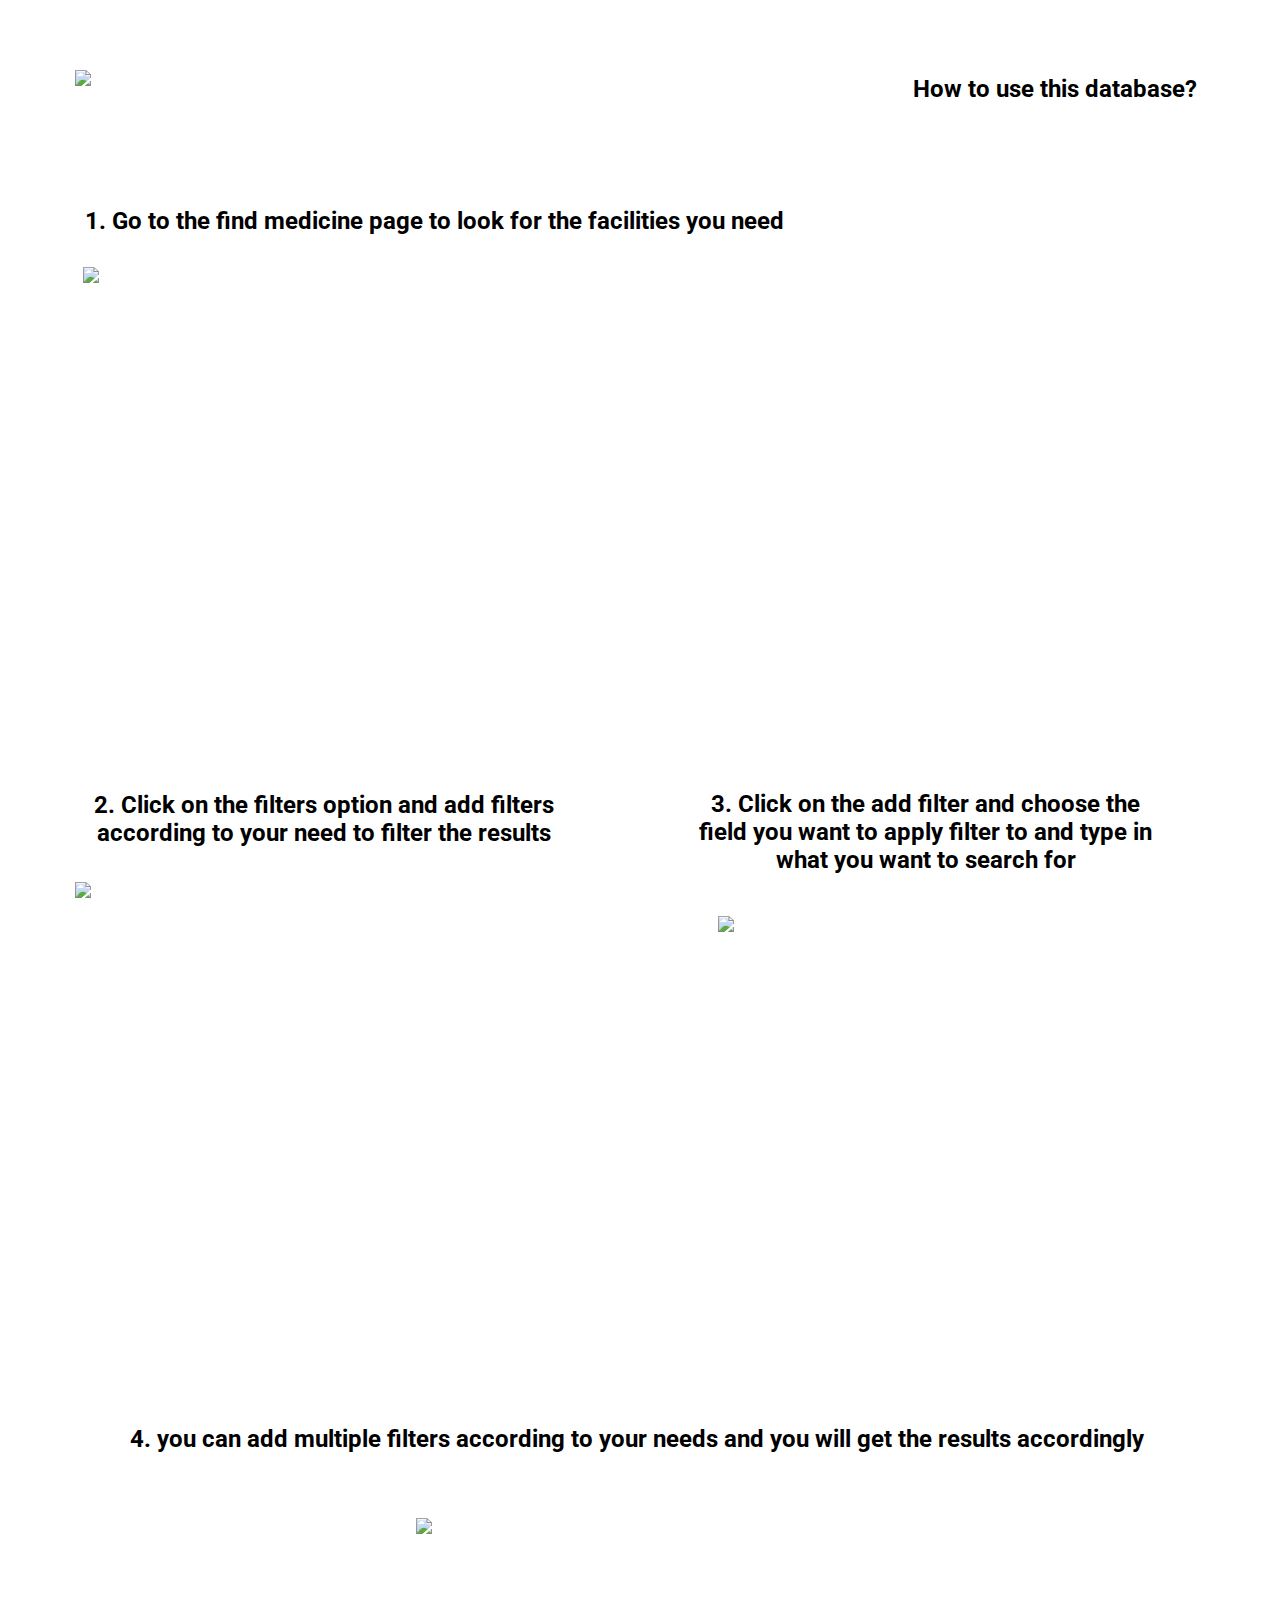
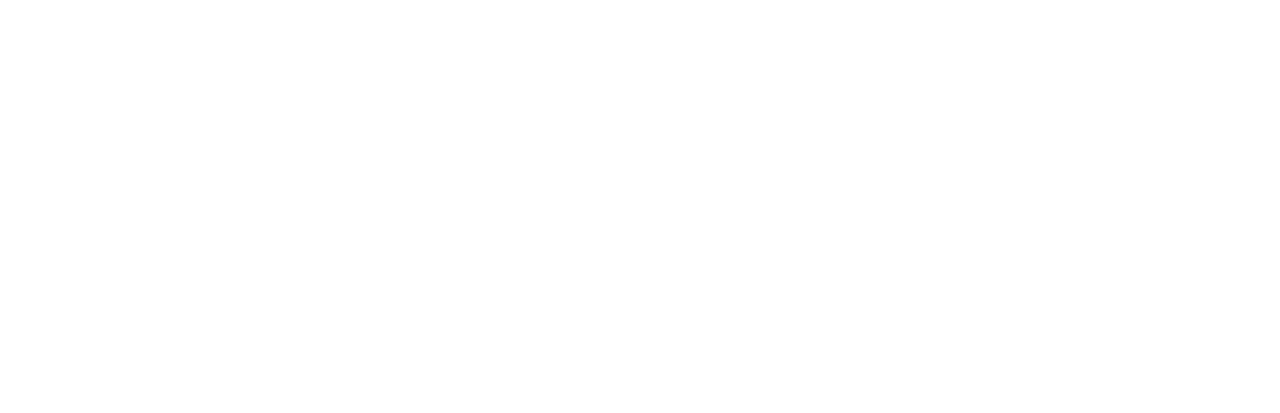
==== commit f709571e: "Batch update" ====
--- a/index.html
+++ b/index.html
@@ -1,6 +1,6 @@
 <!DOCTYPE html><html class="" lang=""><head><script type="text/javascript" class="silex-json-styles" data-silex-static="">
     window.silex = window.silex || {}
-    window.silex.data = {"site":{"width":1201},"pages":[{"id":"page-index","displayName":"index","link":{"linkType":"LinkTypePage","href":"#!page-index"},"canDelete":true,"canProperties":true,"canMove":true,"canRename":true,"opened":false},{"id":"page-find-medicine","displayName":"Find Medicine","link":{"linkType":"LinkTypePage","href":"#!page-find-medicine"},"canDelete":true,"canRename":true,"canMove":true,"canProperties":true,"opened":false},{"id":"page-donate-medicine","displayName":"Donate Medicine","link":{"linkType":"LinkTypePage","href":"#!page-donate-medicine"},"canDelete":true,"canRename":true,"canMove":true,"canProperties":true,"opened":false},{"id":"page-request-fom","displayName":"Request Fom","link":{"linkType":"LinkTypePage","href":"#!page-request-fom"},"canDelete":true,"canRename":true,"canMove":true,"canProperties":true,"opened":false},{"id":"page-request-list","displayName":"Request List","link":{"linkType":"LinkTypePage","href":"#!page-request-list"},"canDelete":true,"canRename":true,"canMove":true,"canProperties":true,"opened":false}]}</script>
+    window.silex.data = {"site":{"width":1201},"pages":[{"id":"page-help","displayName":"Help","link":{"linkType":"LinkTypePage","href":"#!page-help"},"canDelete":true,"canRename":true,"canMove":true,"canProperties":true}]}</script>
     <meta charset="UTF-8">
     <!-- generator meta tag -->
     <!-- leave this for stats and Silex version check -->
@@ -15,14 +15,14 @@
 
     <style type="text/css" class="silex-style"></style>
     <script type="text/javascript" class="silex-script"></script>
-    <style class="silex-inline-styles" type="text/css">.body-initial {background-color: rgba(255,255,255,1); position: static;}.silex-id-1478366444112-1 {background-color: transparent; position: static; margin-top: -1px;}.silex-id-1478366444112-0 {background-color: transparent; min-height: 168px; position: relative; margin-left: auto; margin-right: auto;}.silex-id-1474394621033-3 {position: static; margin-top: -1px;}.silex-id-1474394621032-2 {background-color: transparent; min-height: 600px; position: relative; margin-left: auto; margin-right: auto;}.silex-id-1478366450713-3 {background-color: transparent; position: static; margin-top: -1px;}.silex-id-1478366450713-2 {background-color: transparent; min-height: 100px; position: relative; margin-left: auto; margin-right: auto;}.silex-id-1618907803319-5 {width: 473px; height: 65px; position: absolute; top: 30.333337783813477px; left: 339.0000305175781px;}.silex-id-1618907889608-6 {width: 216px; min-height: 73px; position: absolute; top: 166px; left: 365.6672668457031px; background-color: rgba(95,46,234,1);}.silex-id-1618908178440-7 {width: 216px; min-height: 73px; position: absolute; top: 166px; left: 651.6672973632812px; background-color: rgba(95,46,234,1);}.silex-id-1618908223941-8 {width: 732px; min-height: 105px; position: absolute; top: 269px; left: 244.66726684570312px;}.silex-id-1618908265243-9 {width: 640px; min-height: 88px; position: absolute; top: 21.97918701171875px; left: 283px;}.silex-id-1618908497702-10 {width: 298px; height: 40px; position: absolute; top: 54.895835876464844px; left: 35.64585876464844px;}.silex-id-1618908529108-11 {width: 564px; min-height: 82.75px; position: absolute; top: 10px; left: 35px;}.silex-id-1618908741713-12 {width: 216px; min-height: 73px; position: absolute; top: 41.3125px; left: 945px; background-color: rgba(95,46,234,1);}.silex-id-1618908774577-14 {width: 1151px; min-height: 1446px; background-color: rgb(255, 255, 255); position: absolute; top: 92.25px; left: 21px;}.silex-id-1618909107806-23 {width: 298px; height: 40px; position: absolute; top: 59.666664123535156px; left: 23.666656494140625px;}.silex-id-1618909107806-24 {width: 404px; min-height: 75px; position: absolute; top: 41px; left: 757px; background-color: rgba(95,46,234,1);}.silex-id-1618909265559-27 {width: 1204px; min-height: 635.3333129882812px; background-color: rgb(255, 255, 255); position: absolute; top: -4px; left: -1px;}.silex-id-1618909391760-28 {width: 298px; height: 40px; position: absolute; top: 54.33333206176758px; left: 42.666656494140625px;}.silex-id-1618909435217-30 {width: 1199px; min-height: 574.875px; background-color: rgb(255, 255, 255); position: absolute; top: -1px; left: -1px;}.silex-id-1618909489594-31 {width: 298px; height: 40px; position: absolute; top: 58.64583206176758px; left: 41.979156494140625px;}.silex-id-1618909489595-32 {width: 564px; min-height: 87px; position: absolute; top: 36px; left: 568px;}.silex-id-1618909525147-35 {width: 1133px; min-height: 1446px; background-color: rgb(255, 255, 255); position: absolute; top: -1px; left: 33px;}.silex-id-1618910316298-0 {width: 720px; height: 99px; position: absolute; top: 4.000020384788513px; left: 245.00015258789062px;}.silex-id-1618914106564-1 {width: 558px; min-height: 105px; background-color: rgb(255, 255, 255); position: absolute; top: 79px; left: 35px;}@media only screen and (max-width: 480px) {.silex-id-1618907803319-5 {height: 44px; top: -59px; left: 1px; width: 331px;}.silex-id-1618907889608-6 {min-height: 73px; top: -351px; left: -149px; width: 216px;}.silex-id-1618908178440-7 {min-height: 73px; top: -350px; left: 143.33333337306976px; width: 216px;}.silex-id-1618908223941-8 {min-height: 128px; top: -122px; left: 5px; width: 389px;}.silex-id-1618908265243-9 {min-height: 69.33333587646484px; top: 0px; left: 0px; width: 433px;}.silex-id-1618908497702-10 {height: 25px; top: 7px; left: -280px; width: 191px;}.silex-id-1618908529108-11 {min-height: 119px; top: -138px; left: 21px; width: 418px;}.silex-id-1618908741713-12 {min-height: 73px; top: 10px; left: 236.33333337306976px; width: 216px;}.silex-id-1618908774577-14 {min-height: 1478.333251953125px; top: -32.333251953125px; left: 0px; width: 456px;}.silex-id-1618909107806-23 {height: 25.625px; top: 0px; left: 0px; width: 191px;}.silex-id-1618909107806-24 {min-height: 73px; top: 38px; left: 0px; width: 216px;}.silex-id-1618909391760-28 {height: 25.625px; top: 0px; left: 0px; width: 191px;}.silex-id-1618909489594-31 {height: 25px; top: 7px; left: -280px; width: 191px;}.silex-id-1618909489595-32 {min-height: 107.41667175292969px; top: 0px; left: 0px; width: 418px;}.silex-id-1618914106564-1 {min-height: 71px; top: 0px; left: 0px; width: 429px;}}</style>
+    <style class="silex-inline-styles" type="text/css">.body-initial {background-color: rgba(255,255,255,1); position: static;}.silex-id-1478366444112-1 {background-color: transparent; position: static; margin-top: -1px;}.silex-id-1478366444112-0 {background-color: transparent; min-height: 168px; position: relative; margin-left: auto; margin-right: auto;}.silex-id-1474394621033-3 {position: static; margin-top: -1px;}.silex-id-1474394621032-2 {background-color: transparent; min-height: 1730.333251953125px; position: relative; margin-left: auto; margin-right: auto;}.silex-id-1478366450713-3 {background-color: transparent; position: static; margin-top: -1px;}.silex-id-1478366450713-2 {background-color: transparent; min-height: 73.27083587646484px; position: relative; margin-left: auto; margin-right: auto;}.silex-id-1618908265243-9 {width: 640px; min-height: 88px; position: absolute; top: 21.97918701171875px; left: 283px;}.silex-id-1619115191466-0 {width: 298px; height: 40px; position: absolute; top: 62.66666793823242px; left: 35px;}.silex-id-1619115547745-4 {width: 704px; min-height: 98px; position: absolute; top: 13px; left: 43px;}.silex-id-1619115672256-20 {width: 464px; min-height: 98px; position: absolute; top: 597px; left: 52.666961669921875px;}.silex-id-1619115874155-21 {width: 387px; height: 346px; position: absolute; top: 708px; left: 35.3336181640625px;}.silex-id-1619115915698-22 {width: 464px; min-height: 98px; position: absolute; top: 596.5px; left: 653.9999694824219px;}.silex-id-1619115977013-23 {width: 439px; height: 414px; position: absolute; top: 742px; left: 678.6875px;}.silex-id-1619116009770-24 {width: 1060px; min-height: 98px; position: absolute; top: 1231px; left: 67px;}.silex-id-1619116067594-25 {width: 456px; height: 301px; position: absolute; top: 1343.9376831054688px; left: 376px;}.silex-id-1619116554785-26 {width: 1105px; height: 452px; position: absolute; top: 92.9998779296875px; left: 43.333396911621094px;}.silex-id-1619116577748-27 {width: 321px; min-height: 69px; position: absolute; top: 48px; left: 855px;}@media only screen and (max-width: 480px) {.silex-id-1618908265243-9 {min-height: 69.33333587646484px; top: 0px; left: 0px; width: 433px;}.silex-id-1619115191466-0 {height: 25px; top: 7px; left: -280px; width: 191px;}.silex-id-1619115672256-20 {min-height: 120px; top: 0px; left: 0px; width: 456px;}.silex-id-1619115874155-21 {height: 346px; top: -1082.1667022705078px; left: 0px; width: 387px;}.silex-id-1619116554785-26 {height: 452px; top: 0.000030517578125px; left: 0px; width: 456px;}}</style>
     <title></title>
     
 
     
-<link href="https://fonts.googleapis.com/css?family=Roboto" rel="stylesheet" class="silex-custom-font"><meta name="viewport" content="width=device-width, initial-scale=1"><style type="text/css" class="silex-style-settings">.website-width {width: 1201px;}@media (min-width: 481px) {.silex-editor {min-width: 1401px;}}</style><style class="silex-prodotype-style" type="text/css" data-style-id="all-style">h1 {font-family: 'Roboto', sans-serif; font-weight: normal; color: #ffffff;}h2 {color: #ffffff;}h3 {text-align: left;}.text-element > .silex-element-content {font-family: 'Roboto', sans-serif; font-weight: 400; color: ffffff; text-align: center;}</style></head>
+<link href="https://fonts.googleapis.com/css?family=Roboto" rel="stylesheet" class="silex-custom-font"><meta name="viewport" content="width=device-width, initial-scale=1"><style type="text/css" class="silex-style-settings">.website-width {width: 1201px;}@media (min-width: 481px) {.silex-editor {min-width: 1401px;}}</style><style class="silex-prodotype-style" type="text/css" data-style-id="all-style">h1 {font-family: 'Roboto', sans-serif; font-weight: bold; color: fffffffffff;}h2 {color: #000000;}h3 {color: fffffffff; text-align: left;}.text-element > .silex-element-content {font-family: 'Roboto', sans-serif; font-weight: 400; color: #ffffff; text-align: center;}p {color: ffffff;}</style></head>
 
-<body data-silex-id="body-initial" class="body-initial all-style enable-mobile prevent-resizable prevent-selectable editable-style silex-runtime" data-silex-type="container-element" style="" data-new-gr-c-s-loaded="14.1006.0">
+<body data-silex-id="body-initial" class="body-initial all-style enable-mobile prevent-resizable prevent-selectable editable-style silex-runtime" data-silex-type="container-element" style="" data-new-gr-c-s-loaded="14.1007.0">
     
 
 
@@ -53,41 +53,14 @@
 
 
 <section data-silex-type="container-element" class="container-element editable-style silex-id-1478366444112-1 section-element prevent-resizable" data-silex-id="silex-id-1478366444112-1" style="">
-        <div data-silex-type="container-element" class="editable-style silex-element-content silex-id-1478366444112-0 container-element website-width" data-silex-id="silex-id-1478366444112-0" style=""><div data-silex-type="image-element" class="editable-style image-element silex-id-1618907803319-5 page-page-1 page-index paged-element hide-on-desktop" data-silex-id="silex-id-1618907803319-5" style=""><img src="../Images/Group%20995.png"></div><div data-silex-type="image-element" class="editable-style image-element silex-id-1618908497702-10 page-find-medicine paged-element" data-silex-id="silex-id-1618908497702-10" style="" data-silex-href="#!page-index"><img src="../Images/Group%20995.png"></div><div data-silex-type="text-element" class="editable-style text-element silex-id-1618908741713-12 page-find-medicine paged-element" data-silex-id="silex-id-1618908741713-12" style="" data-silex-href="#!page-request-fom"><div class="silex-element-content normal"><h2><b>Request medicine</b></h2></div></div><div data-silex-type="image-element" class="editable-style image-element silex-id-1618909107806-23 page-donate-medicine paged-element" data-silex-id="silex-id-1618909107806-23" style="" data-silex-href="#!page-index"><img src="../Images/Group%20995.png"></div><div data-silex-type="text-element" class="editable-style text-element silex-id-1618909107806-24 page-donate-medicine paged-element" data-silex-id="silex-id-1618909107806-24" style="" data-silex-href="#!page-request-list"><div class="silex-element-content normal"><h2><b>See What people have Requested</b></h2></div></div><div data-silex-type="image-element" class="editable-style image-element silex-id-1618909391760-28 page-request-fom paged-element" data-silex-id="silex-id-1618909391760-28" style="" data-silex-href="#!page-index"><img src="../Images/Group%20995.png"></div><div data-silex-type="text-element" class="editable-style text-element silex-id-1618909489595-32 page-request-list paged-element" data-silex-id="silex-id-1618909489595-32" style=""><div class="silex-element-content normal"> <h3>If you are on mbile, You can use the search functionality by opening desktop site from the menu in browser</h3></div></div><div data-silex-type="image-element" class="editable-style image-element silex-id-1618909489594-31 page-request-list paged-element" data-silex-id="silex-id-1618909489594-31" style="" data-silex-href="#!page-index"><img src="../Images/Group%20995.png"></div></div>
+        <div data-silex-type="container-element" class="editable-style silex-element-content silex-id-1478366444112-0 container-element website-width" data-silex-id="silex-id-1478366444112-0" style=""><div data-silex-type="image-element" class="editable-style image-element silex-id-1619115191466-0 page-help paged-element" data-silex-id="silex-id-1619115191466-0" data-silex-href="#!page-index" style=""><img src="../Images/Group%20995.png"></div><div data-silex-type="text-element" class="editable-style text-element silex-id-1619116577748-27 page-help paged-element" data-silex-id="silex-id-1619116577748-27" style=""><div class="silex-element-content normal"><h2>How to use this database?</h2></div></div></div>
     </section><section data-silex-type="container-element" class="container-element editable-style silex-id-1474394621033-3 section-element prevent-resizable" data-silex-id="silex-id-1474394621033-3" style="">
-        <div data-silex-type="container-element" class="editable-style silex-element-content silex-id-1474394621032-2 container-element website-width selected" data-silex-id="silex-id-1474394621032-2" style=""><div data-silex-type="text-element" class="editable-style text-element silex-id-1618908529108-11 page-find-medicine paged-element" data-silex-id="silex-id-1618908529108-11" style=""><div class="silex-element-content normal"> <h3>If you are on mobile, You can use the search functionality by opening desktop site from the menu in browser</h3></div></div><div data-silex-type="html-element" class="editable-style html-element silex-id-1618914106564-1 page-find-medicine paged-element hide-on-desktop" data-silex-id="silex-id-1618914106564-1" style=""><div class="silex-element-content"><!-- start of freefind search box html -->
-<table cellpadding="0" cellspacing="0" border="0">
-<tbody><tr>
-	<td style="font-family: Arial, Helvetica, sans-serif; font-size: 20pt;">
-		<form style="margin:0px; margin-top:4px;" action="https://search.freefind.com/find.html" method="get" accept-charset="utf-8" target="_self">
-		<input type="hidden" name="si" value="42169749">
-		<input type="hidden" name="pid" value="r">
-		<input type="hidden" name="n" value="0">
-		<input type="hidden" name="_charset_" value="">
-		<input type="hidden" name="bcd" value="÷">
-		<input type="text" name="query" size="15"> 
-		<input type="submit" value="search">
-		</form>
-	</td>
-</tr>
-<tr>
-	<td style="text-align:left; font-family: Arial, Helvetica, sans-serif;	font-size: 7.5pt; padding-top:4px;">
-		<a style="text-decoration:none; color:gray;" href="https://www.freefind.com" rel="nofollow">search engine</a><a style="text-decoration:none; color:gray;" href="https://www.freefind.com" rel="nofollow"> by
-		<span style="color: #606060;">freefind</span></a>
-	</td>
-</tr>
-</tbody></table>
-<!-- end of freefind search box html -->
-</div></div><div data-silex-type="html-element" class="editable-style html-element silex-id-1618909265559-27 page-donate-medicine paged-element" data-silex-id="silex-id-1618909265559-27" style=""><div class="silex-element-content"><iframe class="airtable-embed" src="https://airtable.com/embed/shrjKzO4qkUKfDqU2?backgroundColor=yellow" frameborder="0" onmousewheel="" width="100%" height="1080" style="background: transparent; border: 1px solid #ccc;"></iframe></div></div><div data-silex-type="html-element" class="editable-style html-element silex-id-1618909435217-30 page-request-fom paged-element" data-silex-id="silex-id-1618909435217-30" style=""><div class="silex-element-content"><iframe class="airtable-embed" src="https://airtable.com/embed/shrWrwLbZBvfNLIHV?backgroundColor=yellow" frameborder="0" onmousewheel="" width="100%" height="1080" style="background: transparent; border: 1px solid #ccc;"></iframe></div></div><div data-silex-type="html-element" class="editable-style html-element silex-id-1618909525147-35 page-request-list paged-element" data-silex-id="silex-id-1618909525147-35" style=""><div class="silex-element-content"><iframe class="airtable-embed" src="https://airtable.com/embed/shrw28VtHuksKtdrs?backgroundColor=yellow&amp;viewControls=on" frameborder="0" onmousewheel="" width="100%" height="1440" style="background: transparent; border: 1px solid #ccc;"></iframe></div></div><div data-silex-type="text-element" class="editable-style text-element silex-id-1618907889608-6 page-page-1 page-index paged-element page-link-active" data-silex-id="silex-id-1618907889608-6" style="" data-silex-href="#!page-find-medicine"><div class="silex-element-content normal"><h2><b>Find Medicine</b></h2><span class="_wysihtml-temp-caret-fix" style="position: absolute; display: block; min-width: 1px; z-index: 99999;">﻿</span></div></div><div data-silex-type="text-element" class="editable-style text-element silex-id-1618908178440-7 page-page-1 page-index paged-element" data-silex-id="silex-id-1618908178440-7" style="" data-silex-href="#!page-donate-medicine"><div class="silex-element-content normal"><h2><b>Donate Medicine</b></h2></div></div><div data-silex-type="image-element" class="editable-style image-element silex-id-1618910316298-0 page-index paged-element hide-on-mobile" data-silex-id="silex-id-1618910316298-0" style=""><img src="../Images/logi.png"></div><div data-silex-type="text-element" class="editable-style text-element silex-id-1618908223941-8 page-page-1 page-index paged-element" data-silex-id="silex-id-1618908223941-8" style=""><div class="silex-element-content normal"><h3>
-
-This Website is a community database for all Covid-19 related supplies. Those whoose have in excess can donate here and those who are in need can easily find donors.
-
-</h3><span class="_wysihtml-temp-caret-fix" style="position: absolute; display: block; min-width: 1px; z-index: 99999;">﻿</span></div></div><div data-silex-type="html-element" class="editable-style html-element silex-id-1618908774577-14 page-find-medicine paged-element" data-silex-id="silex-id-1618908774577-14" style=""><div class="silex-element-content"><iframe class="airtable-embed" src="https://airtable.com/embed/shrcwLIbrCVjjUBbn?backgroundColor=yellow&amp;viewControls=on" frameborder="0" onmousewheel="" width="100%" height="1440" style="background: transparent; border: 1px solid #ccc;"></iframe></div></div></div>
+        <div data-silex-type="container-element" class="editable-style silex-element-content silex-id-1474394621032-2 container-element website-width selected" data-silex-id="silex-id-1474394621032-2" style=""><div data-silex-type="text-element" class="editable-style text-element silex-id-1619115547745-4 page-help paged-element" data-silex-id="silex-id-1619115547745-4" style=""><div class="silex-element-content normal"><h2>1. Go to the find medicine page to look for the facilities you need</h2></div></div><div data-silex-type="text-element" class="editable-style text-element silex-id-1619115672256-20 page-help paged-element" data-silex-id="silex-id-1619115672256-20" style=""><div class="silex-element-content normal"><h2>2. Click on the filters option and add filters according to your need to filter the results</h2></div></div><div data-silex-type="image-element" class="editable-style image-element silex-id-1619115874155-21 page-help paged-element" data-silex-id="silex-id-1619115874155-21" style=""><img src="../Images/Screenshot%202021-04-22%20235230.png"></div><div data-silex-type="text-element" class="editable-style text-element silex-id-1619115915698-22 page-help paged-element" data-silex-id="silex-id-1619115915698-22" style=""><div class="silex-element-content normal"><h2>3. Click on the add filter and choose the field you want to apply filter to and type in what you want to search for</h2></div></div><div data-silex-type="image-element" class="editable-style image-element silex-id-1619115977013-23 page-help paged-element" data-silex-id="silex-id-1619115977013-23" style=""><img src="../Images/Screenshot%202021-04-22%20235256.png"></div><div data-silex-type="text-element" class="editable-style text-element silex-id-1619116009770-24 page-help paged-element" data-silex-id="silex-id-1619116009770-24" style=""><div class="silex-element-content normal"><h2>4. you can add multiple filters according to your needs and you will get the results accordingly</h2></div></div><div data-silex-type="image-element" class="editable-style image-element silex-id-1619116554785-26 page-help paged-element hide-on-mobile" data-silex-id="silex-id-1619116554785-26" style=""><img src="../Images/Screenshot%202021-04-22%20234811.png"></div><div data-silex-type="image-element" class="editable-style image-element silex-id-1619116067594-25 page-help paged-element" data-silex-id="silex-id-1619116067594-25" style=""><img src="../Images/Screenshot%202021-04-22%20235347.png"></div></div>
     </section><section data-silex-type="container-element" class="container-element editable-style silex-id-1478366450713-3 section-element prevent-resizable" data-silex-id="silex-id-1478366450713-3" style="">
         <div data-silex-type="container-element" class="editable-style silex-element-content silex-id-1478366450713-2 container-element website-width" data-silex-id="silex-id-1478366450713-2" style="">
 
             
-        <div data-silex-type="text-element" class="editable-style text-element silex-id-1618908265243-9 page-page-1 page-index paged-element" data-silex-id="silex-id-1618908265243-9" style=""><div class="silex-element-content normal"><p>
+        <div data-silex-type="text-element" class="editable-style text-element silex-id-1618908265243-9 page-page-1 page-index" data-silex-id="silex-id-1618908265243-9" style=""><div class="silex-element-content normal"><p>
 
 
 
@@ -95,5 +68,5 @@
 
 
 
-</p></div></div></div>
+</p><span class="_wysihtml-temp-caret-fix" style="position: absolute; display: block; min-width: 1px; z-index: 99999;">﻿</span></div></div></div>
     </section></body></html>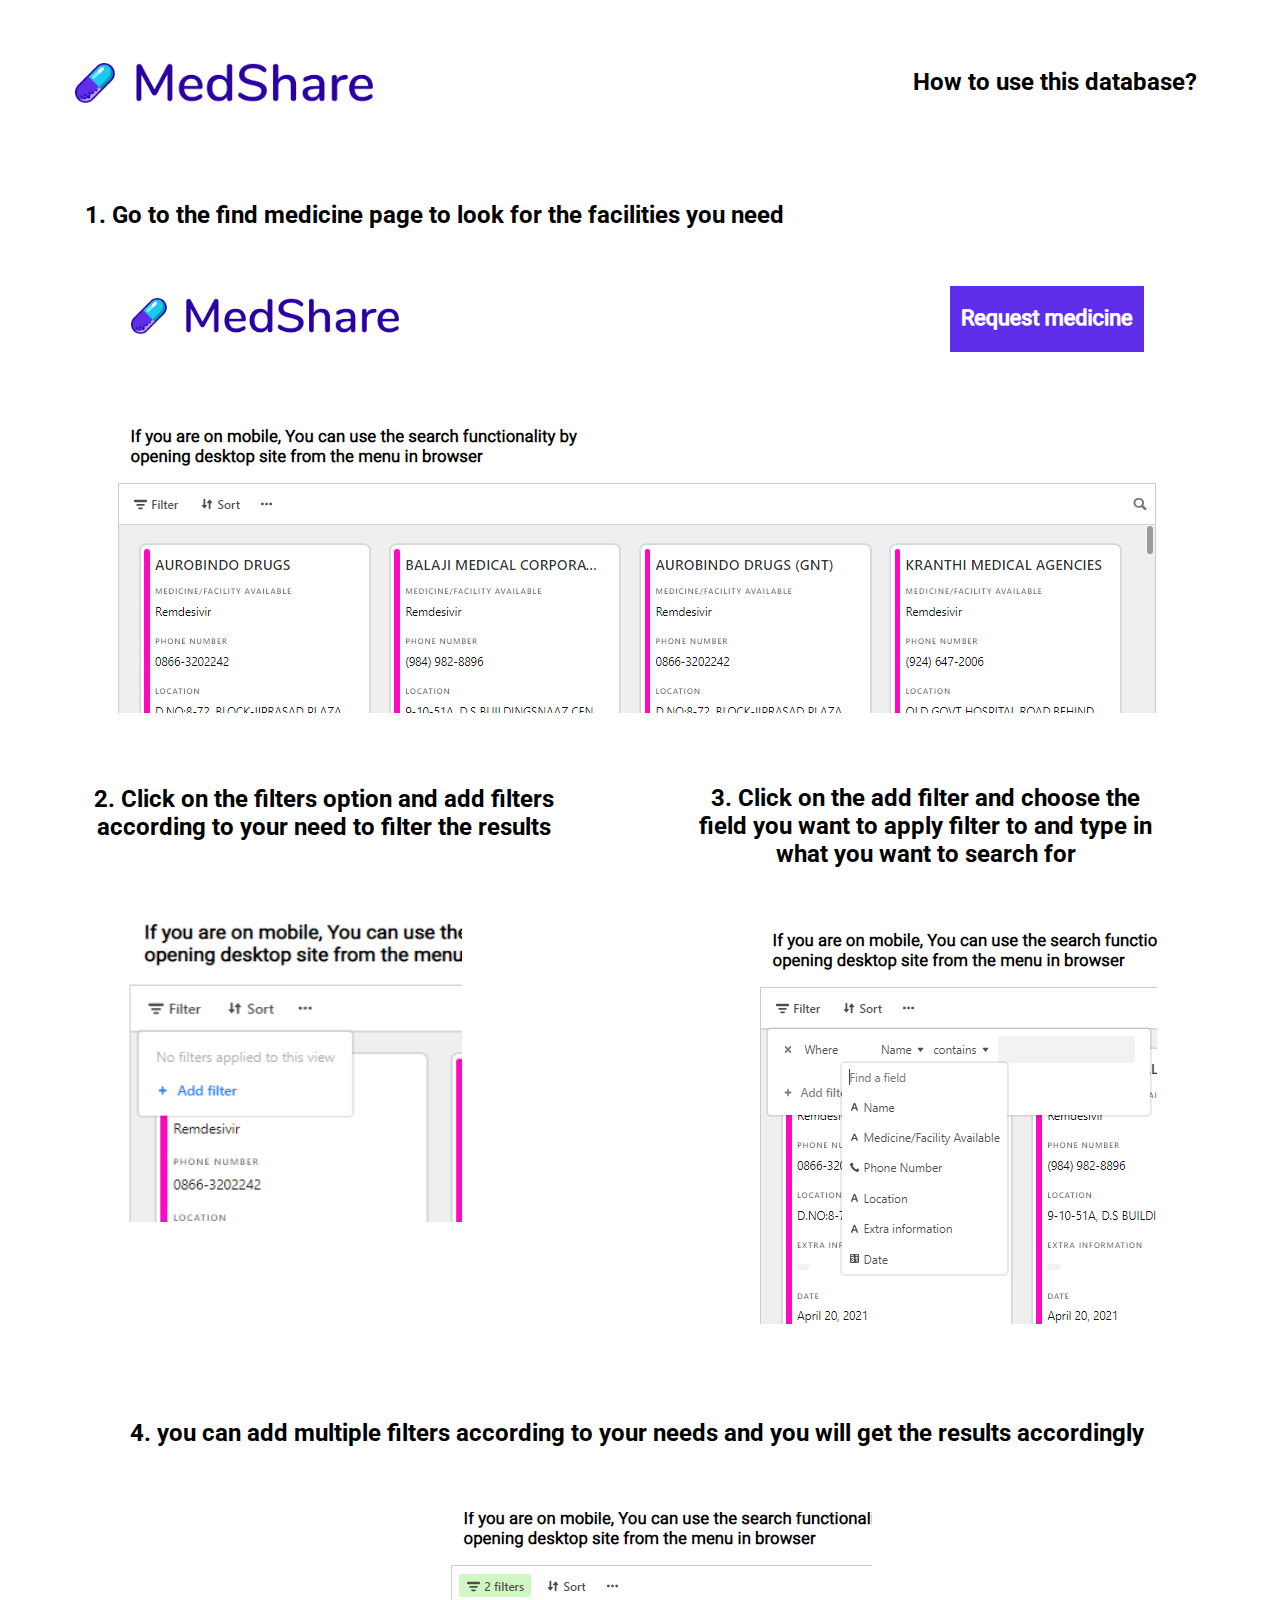
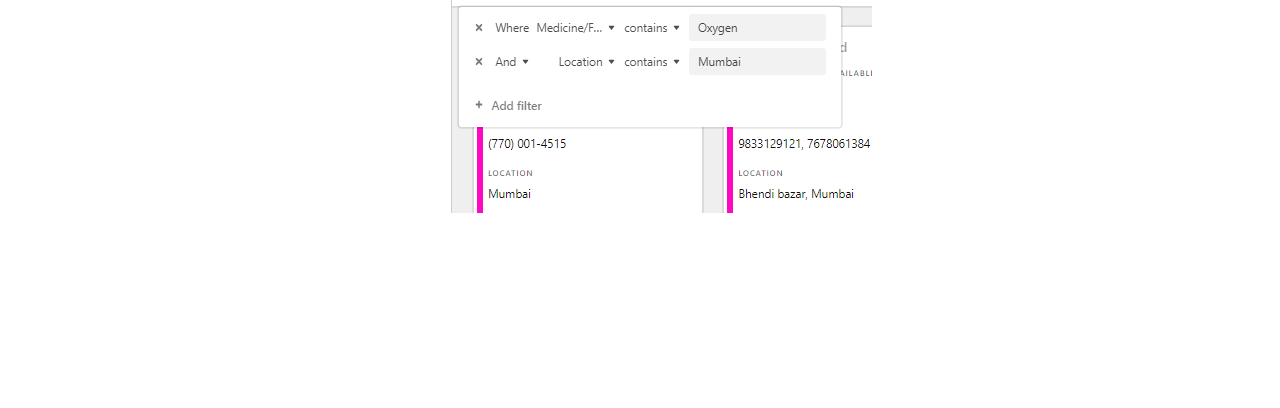
==== commit a644697c: "Batch update" ====
--- a/index.html
+++ b/index.html
@@ -1,28 +1,26 @@
-<!DOCTYPE html><html class="" lang=""><head><script type="text/javascript" class="silex-json-styles" data-silex-static="">
-    window.silex = window.silex || {}
-    window.silex.data = {"site":{"width":1201},"pages":[{"id":"page-help","displayName":"Help","link":{"linkType":"LinkTypePage","href":"#!page-help"},"canDelete":true,"canRename":true,"canMove":true,"canProperties":true}]}</script>
+<!doctype html><html class="" lang=""><head>
     <meta charset="UTF-8">
     <!-- generator meta tag -->
     <!-- leave this for stats and Silex version check -->
     <meta name="generator" content="Silex v2.2.12">
     <!-- End of generator meta tag -->
-    <script type="text/javascript" src="https://editor.silex.me/static/2.11/jquery.js" data-silex-static=""></script>
-    <script type="text/javascript" src="https://editor.silex.me/static/2.11/jquery-ui.js" data-silex-static="" data-silex-remove-publish=""></script>
-    <script type="text/javascript" src="https://editor.silex.me/static/2.11/pageable.js" data-silex-static="" data-silex-remove-publish=""></script>
-    <script type="text/javascript" src="https://editor.silex.me/static/2.11/front-end.js" data-silex-static=""></script>
-    <link rel="stylesheet" href="https://editor.silex.me/static/2.11/normalize.css" data-silex-static="">
-    <link rel="stylesheet" href="https://editor.silex.me/static/2.11/front-end.css" data-silex-static="">
+    <script type="text/javascript" src="js/jquery.js"></script>
+    
+    
+    <script type="text/javascript" src="js/front-end.js"></script>
+    <link rel="stylesheet" href="css/normalize.css">
+    <link rel="stylesheet" href="css/front-end.css">
 
-    <style type="text/css" class="silex-style"></style>
+    
     <script type="text/javascript" class="silex-script"></script>
-    <style class="silex-inline-styles" type="text/css">.body-initial {background-color: rgba(255,255,255,1); position: static;}.silex-id-1478366444112-1 {background-color: transparent; position: static; margin-top: -1px;}.silex-id-1478366444112-0 {background-color: transparent; min-height: 168px; position: relative; margin-left: auto; margin-right: auto;}.silex-id-1474394621033-3 {position: static; margin-top: -1px;}.silex-id-1474394621032-2 {background-color: transparent; min-height: 1730.333251953125px; position: relative; margin-left: auto; margin-right: auto;}.silex-id-1478366450713-3 {background-color: transparent; position: static; margin-top: -1px;}.silex-id-1478366450713-2 {background-color: transparent; min-height: 73.27083587646484px; position: relative; margin-left: auto; margin-right: auto;}.silex-id-1618908265243-9 {width: 640px; min-height: 88px; position: absolute; top: 21.97918701171875px; left: 283px;}.silex-id-1619115191466-0 {width: 298px; height: 40px; position: absolute; top: 62.66666793823242px; left: 35px;}.silex-id-1619115547745-4 {width: 704px; min-height: 98px; position: absolute; top: 13px; left: 43px;}.silex-id-1619115672256-20 {width: 464px; min-height: 98px; position: absolute; top: 597px; left: 52.666961669921875px;}.silex-id-1619115874155-21 {width: 387px; height: 346px; position: absolute; top: 708px; left: 35.3336181640625px;}.silex-id-1619115915698-22 {width: 464px; min-height: 98px; position: absolute; top: 596.5px; left: 653.9999694824219px;}.silex-id-1619115977013-23 {width: 439px; height: 414px; position: absolute; top: 742px; left: 678.6875px;}.silex-id-1619116009770-24 {width: 1060px; min-height: 98px; position: absolute; top: 1231px; left: 67px;}.silex-id-1619116067594-25 {width: 456px; height: 301px; position: absolute; top: 1343.9376831054688px; left: 376px;}.silex-id-1619116554785-26 {width: 1105px; height: 452px; position: absolute; top: 92.9998779296875px; left: 43.333396911621094px;}.silex-id-1619116577748-27 {width: 321px; min-height: 69px; position: absolute; top: 48px; left: 855px;}@media only screen and (max-width: 480px) {.silex-id-1618908265243-9 {min-height: 69.33333587646484px; top: 0px; left: 0px; width: 433px;}.silex-id-1619115191466-0 {height: 25px; top: 7px; left: -280px; width: 191px;}.silex-id-1619115672256-20 {min-height: 120px; top: 0px; left: 0px; width: 456px;}.silex-id-1619115874155-21 {height: 346px; top: -1082.1667022705078px; left: 0px; width: 387px;}.silex-id-1619116554785-26 {height: 452px; top: 0.000030517578125px; left: 0px; width: 456px;}}</style>
-    <title></title>
+    
+    <title> - Help</title>
     
 
     
-<link href="https://fonts.googleapis.com/css?family=Roboto" rel="stylesheet" class="silex-custom-font"><meta name="viewport" content="width=device-width, initial-scale=1"><style type="text/css" class="silex-style-settings">.website-width {width: 1201px;}@media (min-width: 481px) {.silex-editor {min-width: 1401px;}}</style><style class="silex-prodotype-style" type="text/css" data-style-id="all-style">h1 {font-family: 'Roboto', sans-serif; font-weight: bold; color: fffffffffff;}h2 {color: #000000;}h3 {color: fffffffff; text-align: left;}.text-element > .silex-element-content {font-family: 'Roboto', sans-serif; font-weight: 400; color: #ffffff; text-align: center;}p {color: ffffff;}</style></head>
+<link href="https://fonts.googleapis.com/css?family=Roboto" rel="stylesheet" class="silex-custom-font"><meta name="viewport" content="width=device-width, initial-scale=1"><script src="js/script.js" type="text/javascript"></script><link href="css/styles.css" rel="stylesheet" type="text/css"><style>body { opacity: 0; transition: .25s opacity ease; }</style></head>
 
-<body data-silex-id="body-initial" class="body-initial all-style enable-mobile prevent-resizable prevent-selectable editable-style silex-runtime" data-silex-type="container-element" style="" data-new-gr-c-s-loaded="14.1007.0">
+<body class="body-initial all-style enable-mobile prevent-resizable prevent-selectable editable-style silex-runtime silex-published" data-silex-type="container-element" style="" data-new-gr-c-s-loaded="14.1007.0" data-current-page="page-help">
     
 
 
@@ -52,15 +50,15 @@
 
 
 
-<section data-silex-type="container-element" class="container-element editable-style silex-id-1478366444112-1 section-element prevent-resizable" data-silex-id="silex-id-1478366444112-1" style="">
-        <div data-silex-type="container-element" class="editable-style silex-element-content silex-id-1478366444112-0 container-element website-width" data-silex-id="silex-id-1478366444112-0" style=""><div data-silex-type="image-element" class="editable-style image-element silex-id-1619115191466-0 page-help paged-element" data-silex-id="silex-id-1619115191466-0" data-silex-href="#!page-index" style=""><img src="../Images/Group%20995.png"></div><div data-silex-type="text-element" class="editable-style text-element silex-id-1619116577748-27 page-help paged-element" data-silex-id="silex-id-1619116577748-27" style=""><div class="silex-element-content normal"><h2>How to use this database?</h2></div></div></div>
-    </section><section data-silex-type="container-element" class="container-element editable-style silex-id-1474394621033-3 section-element prevent-resizable" data-silex-id="silex-id-1474394621033-3" style="">
-        <div data-silex-type="container-element" class="editable-style silex-element-content silex-id-1474394621032-2 container-element website-width selected" data-silex-id="silex-id-1474394621032-2" style=""><div data-silex-type="text-element" class="editable-style text-element silex-id-1619115547745-4 page-help paged-element" data-silex-id="silex-id-1619115547745-4" style=""><div class="silex-element-content normal"><h2>1. Go to the find medicine page to look for the facilities you need</h2></div></div><div data-silex-type="text-element" class="editable-style text-element silex-id-1619115672256-20 page-help paged-element" data-silex-id="silex-id-1619115672256-20" style=""><div class="silex-element-content normal"><h2>2. Click on the filters option and add filters according to your need to filter the results</h2></div></div><div data-silex-type="image-element" class="editable-style image-element silex-id-1619115874155-21 page-help paged-element" data-silex-id="silex-id-1619115874155-21" style=""><img src="../Images/Screenshot%202021-04-22%20235230.png"></div><div data-silex-type="text-element" class="editable-style text-element silex-id-1619115915698-22 page-help paged-element" data-silex-id="silex-id-1619115915698-22" style=""><div class="silex-element-content normal"><h2>3. Click on the add filter and choose the field you want to apply filter to and type in what you want to search for</h2></div></div><div data-silex-type="image-element" class="editable-style image-element silex-id-1619115977013-23 page-help paged-element" data-silex-id="silex-id-1619115977013-23" style=""><img src="../Images/Screenshot%202021-04-22%20235256.png"></div><div data-silex-type="text-element" class="editable-style text-element silex-id-1619116009770-24 page-help paged-element" data-silex-id="silex-id-1619116009770-24" style=""><div class="silex-element-content normal"><h2>4. you can add multiple filters according to your needs and you will get the results accordingly</h2></div></div><div data-silex-type="image-element" class="editable-style image-element silex-id-1619116554785-26 page-help paged-element hide-on-mobile" data-silex-id="silex-id-1619116554785-26" style=""><img src="../Images/Screenshot%202021-04-22%20234811.png"></div><div data-silex-type="image-element" class="editable-style image-element silex-id-1619116067594-25 page-help paged-element" data-silex-id="silex-id-1619116067594-25" style=""><img src="../Images/Screenshot%202021-04-22%20235347.png"></div></div>
-    </section><section data-silex-type="container-element" class="container-element editable-style silex-id-1478366450713-3 section-element prevent-resizable" data-silex-id="silex-id-1478366450713-3" style="">
-        <div data-silex-type="container-element" class="editable-style silex-element-content silex-id-1478366450713-2 container-element website-width" data-silex-id="silex-id-1478366450713-2" style="">
+<section data-silex-type="container-element" class="container-element editable-style silex-id-1478366444112-1 section-element prevent-resizable" style="">
+        <div data-silex-type="container-element" class="editable-style silex-element-content silex-id-1478366444112-0 container-element website-width" style=""><a href="./" data-silex-type="image-element" class="editable-style image-element silex-id-1619115191466-0 page-help paged-element paged-element-visible" style=""><img src="assets/Group%20995.png"></a><div data-silex-type="text-element" class="editable-style text-element silex-id-1619116577748-27 page-help paged-element paged-element-visible" style=""><div class="silex-element-content normal"><h2>How to use this database?</h2></div></div></div>
+    </section><section data-silex-type="container-element" class="container-element editable-style silex-id-1474394621033-3 section-element prevent-resizable" style="">
+        <div data-silex-type="container-element" class="editable-style silex-element-content silex-id-1474394621032-2 container-element website-width selected" style=""><div data-silex-type="text-element" class="editable-style text-element silex-id-1619115547745-4 page-help paged-element paged-element-visible" style=""><div class="silex-element-content normal"><h2>1. Go to the find medicine page to look for the facilities you need</h2></div></div><div data-silex-type="text-element" class="editable-style text-element silex-id-1619115672256-20 page-help paged-element paged-element-visible" style=""><div class="silex-element-content normal"><h2>2. Click on the filters option and add filters according to your need to filter the results</h2></div></div><div data-silex-type="image-element" class="editable-style image-element silex-id-1619115874155-21 page-help paged-element paged-element-visible" style=""><img src="assets/Screenshot%202021-04-22%20235230.png"></div><div data-silex-type="text-element" class="editable-style text-element silex-id-1619115915698-22 page-help paged-element paged-element-visible" style=""><div class="silex-element-content normal"><h2>3. Click on the add filter and choose the field you want to apply filter to and type in what you want to search for</h2></div></div><div data-silex-type="image-element" class="editable-style image-element silex-id-1619115977013-23 page-help paged-element paged-element-visible" style=""><img src="assets/Screenshot%202021-04-22%20235256.png"></div><div data-silex-type="text-element" class="editable-style text-element silex-id-1619116009770-24 page-help paged-element paged-element-visible" style=""><div class="silex-element-content normal"><h2>4. you can add multiple filters according to your needs and you will get the results accordingly</h2></div></div><div data-silex-type="image-element" class="editable-style image-element silex-id-1619116554785-26 page-help paged-element hide-on-mobile paged-element-visible" style=""><img src="assets/Screenshot%202021-04-22%20234811.png"></div><div data-silex-type="image-element" class="editable-style image-element silex-id-1619116067594-25 page-help paged-element paged-element-visible" style=""><img src="assets/Screenshot%202021-04-22%20235347.png"></div></div>
+    </section><section data-silex-type="container-element" class="container-element editable-style silex-id-1478366450713-3 section-element prevent-resizable" style="">
+        <div data-silex-type="container-element" class="editable-style silex-element-content silex-id-1478366450713-2 container-element website-width" style="">
 
             
-        <div data-silex-type="text-element" class="editable-style text-element silex-id-1618908265243-9 page-page-1 page-index" data-silex-id="silex-id-1618908265243-9" style=""><div class="silex-element-content normal"><p>
+        <div data-silex-type="text-element" class="editable-style text-element silex-id-1618908265243-9 page-page-1 page-index" style=""><div class="silex-element-content normal"><p>
 
 
 
--- a/css/front-end.css
+++ b/css/front-end.css
@@ -0,0 +1,202 @@
+/**
+ * This file holds the styles of websites while editing
+ */
+
+body {
+  min-height: 100vh;
+  min-width: 98vw; /* remove approx size of vertical scroll bar */
+}
+
+/* prevent-auto-z-index is to let the components handle their z-index */
+.section-element > .silex-element-content > *:not(.prevent-auto-z-index):not(.fixed) {
+  /* put the elements of a section on top of sections bellow */
+  z-index: 10;
+}
+/* workaround a bug of the 2.11 version (front end) */
+/* sections used to hava margin-top: -1; which can not be edited in the UI */
+.editable-style.section-element {
+  margin-top: 0;
+}
+/****************************************************/
+.website-width {
+  width: 960px;
+}
+.paged-element-hidden {
+  display: none;
+}
+/* resize */
+.editable-style.image-element img {
+  border-radius: inherit; /* this is to follow the element's radius */
+	width: 100%;
+	height: 100%;
+}
+/*
+ .image-element > .silex-element-content {
+	overflow: hidden;
+}
+*/
+.html-element .silex-element-content {
+  /* enable HTML content to have style="min-height: inherit;" */
+  /* removed because it makes components buggy, add it to silex if you need to
+  position: absolute;
+  min-height: inherit;
+  width: 100%; /* needed by slideshow components and probably others */
+  /*
+  height: 100%; /* needed by slideshow kreview and probably others */
+}
+/* wysihtml text editor styles */
+.wysiwyg-float-left {
+  float: left;
+  margin: 0 8px 8px 0;
+}
+.wysiwyg-float-right {
+  float: right;
+  margin: 0 0 8px 8px;
+}
+/* Remove dots surrounding links in Firefox
+    because of normalize.css */
+a:focus{ outline: none;}
+
+body .editable-style[data-silex-href] {
+  cursor: pointer;
+}
+body.enable-mobile .editable-style.hide-on-desktop {
+  display: none;
+}
+/* only outside the editor */
+/* needs to be more qualified than body.enable-mobile .editable-style:not(.prevent-mobile-style) */
+body.silex-runtime.body-initial .fixed {
+  position: absolute;
+  z-index: 20;
+}
+/* Mobile styles */
+@media (max-width:480px) {
+  /* needs to be more qualified than body.enable-mobile .editable-style:not(.prevent-mobile-style) */
+  body.silex-runtime.body-initial .fixed {
+    /* on mobile (chrome, this is needed to be on top of other content) */
+    position: relative;
+  }
+
+  /* hide horizontal scroll bar which appears because of residual values in css
+  html {
+    overflow-x: hidden;
+  }
+  */
+  body {
+    position: initial; /* used to be absolute but now only in editor (editable.css), when position is absolute the body has the size of its content */
+  }
+  /* mobile mode */
+  body.enable-mobile .editable-style:not(.prevent-mobile-style),
+  body.enable-mobile .background.background-initial {
+    position: static;
+    top: auto;
+    left: auto;
+    max-width: 100%;
+    min-width: auto; /* this is to remove sections min-width, since section min-width is set to the witdh of its content in Element::setStyle() */
+    margin-left: auto;
+    margin-right: auto;
+  }
+  body.enable-mobile .editable-style.container-element {
+    padding: 10px; /* leave space between a container and its content */
+  }
+  body.enable-mobile .editable-style.section-element {
+    padding: 0;
+  }
+  body.enable-mobile .editable-style.section-element > .silex-element-content {
+    padding: 10px 0; /* leave space between a container and its content */
+  }
+  body.enable-mobile.silex-resizing .editable-style:not(.prevent-mobile-style) {
+    max-width: unset; /* while dragging let the user size the elements freely */
+  }
+  body.enable-mobile .image-element.editable-style:not(.prevent-mobile-style) {
+    position: relative;
+  }
+  body.enable-mobile .editable-style.section-element {
+    max-width: 100%; /* section bg should be 100% width because user do not need to grab the side and resize */
+    padding: 0;
+    margin: 0;
+  }
+  body.enable-mobile .container-element:not(.paged-element-hidden) {
+    display: flex;
+    align-items: center;
+    justify-content: space-around;
+    flex-wrap: wrap;
+  }
+  /* but still hide paged elements or desktop only elements */
+  body.enable-mobile .editable-style.hide-on-mobile {
+    display: none;
+  }
+  body.enable-mobile .editable-style.hide-on-desktop:not(.paged-element-hidden) {
+    display: initial;
+  }
+  body.silex-runtime.enable-mobile .background.background-initial {
+    max-width: 100%;
+  }
+}
+
+/* only outside the editor */
+/* needs to be more qualified than body.enable-mobile .editable-style:not(.prevent-mobile-style) */
+body.silex-runtime.body-initial .fixed {
+  position: absolute;
+  z-index: 20;
+}
+/* Mobile styles */
+@media (max-width:480px) {
+  /* needs to be more qualified than body.enable-mobile .editable-style:not(.prevent-mobile-style) */
+  body.silex-runtime.body-initial .fixed {
+    /* on mobile (chrome, this is needed to be on top of other content) */
+    position: relative;
+  }
+}
+
+/**
+ * prodotype components
+ */
+.silex-element-content-full-height .silex-element-content {
+  height: 100%;
+}
+silex-template,
+.prodotype-preview {
+  display: none;
+}
+.prodotype-runtime,
+.prodotype-runtime-strict {
+  display: none;
+}
+.prodotype-published {
+  display: none;
+}
+body.silex-editor .prodotype-preview {
+  display: block;
+}
+body.silex-runtime .prodotype-runtime,
+body.silex-runtime .prodotype-runtime-strict {
+  display: block;
+}
+body.silex-published .prodotype-published {
+  display: block;
+}
+body.silex-publish .prodotype-runtime-strict {
+  display: none;
+}
+.prodotype-force-size {
+  position: absolute;
+  width: 100%;
+  height: 100%;
+}
+.silex-component-button button {
+  width: 100%;
+}
+/* full-width component*/
+div.editable-style.full-width-section {
+  min-height: 100px;
+}
+
+div.editable-style.full-width-section>.editable-style {
+  position: static;
+  min-width: 100%;
+}
+
+div.editable-style.full-width-section>.editable-style.silex-element-content {
+  display: none;
+}
--- a/css/styles.css
+++ b/css/styles.css
@@ -0,0 +1,5 @@
+
+
+.body-initial {background-color: rgba(255,255,255,1); position: static;}.silex-id-1478366444112-1 {background-color: transparent; position: static; margin-top: -1px;}.silex-id-1478366444112-0 {background-color: transparent; min-height: 168px; position: relative; margin-left: auto; margin-right: auto;}.silex-id-1474394621033-3 {position: static; margin-top: -1px;}.silex-id-1474394621032-2 {background-color: transparent; min-height: 1730.333251953125px; position: relative; margin-left: auto; margin-right: auto;}.silex-id-1478366450713-3 {background-color: transparent; position: static; margin-top: -1px;}.silex-id-1478366450713-2 {background-color: transparent; min-height: 73.27083587646484px; position: relative; margin-left: auto; margin-right: auto;}.silex-id-1618908265243-9 {width: 640px; min-height: 88px; position: absolute; top: 21.97918701171875px; left: 283px;}.silex-id-1619115191466-0 {width: 298px; height: 40px; position: absolute; top: 62.66666793823242px; left: 35px;}.silex-id-1619115547745-4 {width: 704px; min-height: 98px; position: absolute; top: 13px; left: 43px;}.silex-id-1619115672256-20 {width: 464px; min-height: 98px; position: absolute; top: 597px; left: 52.666961669921875px;}.silex-id-1619115874155-21 {width: 387px; height: 346px; position: absolute; top: 708px; left: 35.3336181640625px;}.silex-id-1619115915698-22 {width: 464px; min-height: 98px; position: absolute; top: 596.5px; left: 653.9999694824219px;}.silex-id-1619115977013-23 {width: 439px; height: 414px; position: absolute; top: 742px; left: 678.6875px;}.silex-id-1619116009770-24 {width: 1060px; min-height: 98px; position: absolute; top: 1231px; left: 67px;}.silex-id-1619116067594-25 {width: 456px; height: 301px; position: absolute; top: 1343.9376831054688px; left: 376px;}.silex-id-1619116554785-26 {width: 1105px; height: 452px; position: absolute; top: 92.9998779296875px; left: 43.333396911621094px;}.silex-id-1619116577748-27 {width: 321px; min-height: 69px; position: absolute; top: 48px; left: 855px;}@media only screen and (max-width: 480px) {.silex-id-1618908265243-9 {min-height: 69.33333587646484px; top: 0px; left: 0px; width: 433px;}.silex-id-1619115191466-0 {height: 25px; top: 7px; left: -280px; width: 191px;}.silex-id-1619115672256-20 {min-height: 120px; top: 0px; left: 0px; width: 456px;}.silex-id-1619115874155-21 {height: 346px; top: -1082.1667022705078px; left: 0px; width: 387px;}.silex-id-1619116554785-26 {height: 452px; top: 0.000030517578125px; left: 0px; width: 456px;}}
+.website-width {width: 1201px;}@media (min-width: 481px) {.silex-editor {min-width: 1401px;}}
+h1 {font-family: 'Roboto', sans-serif; font-weight: bold; color: fffffffffff;}h2 {color: #000000;}h3 {color: fffffffff; text-align: left;}.text-element > .silex-element-content {font-family: 'Roboto', sans-serif; font-weight: 400; color: #ffffff; text-align: center;}p {color: ffffff;}body.silex-runtime {opacity: 1;}
